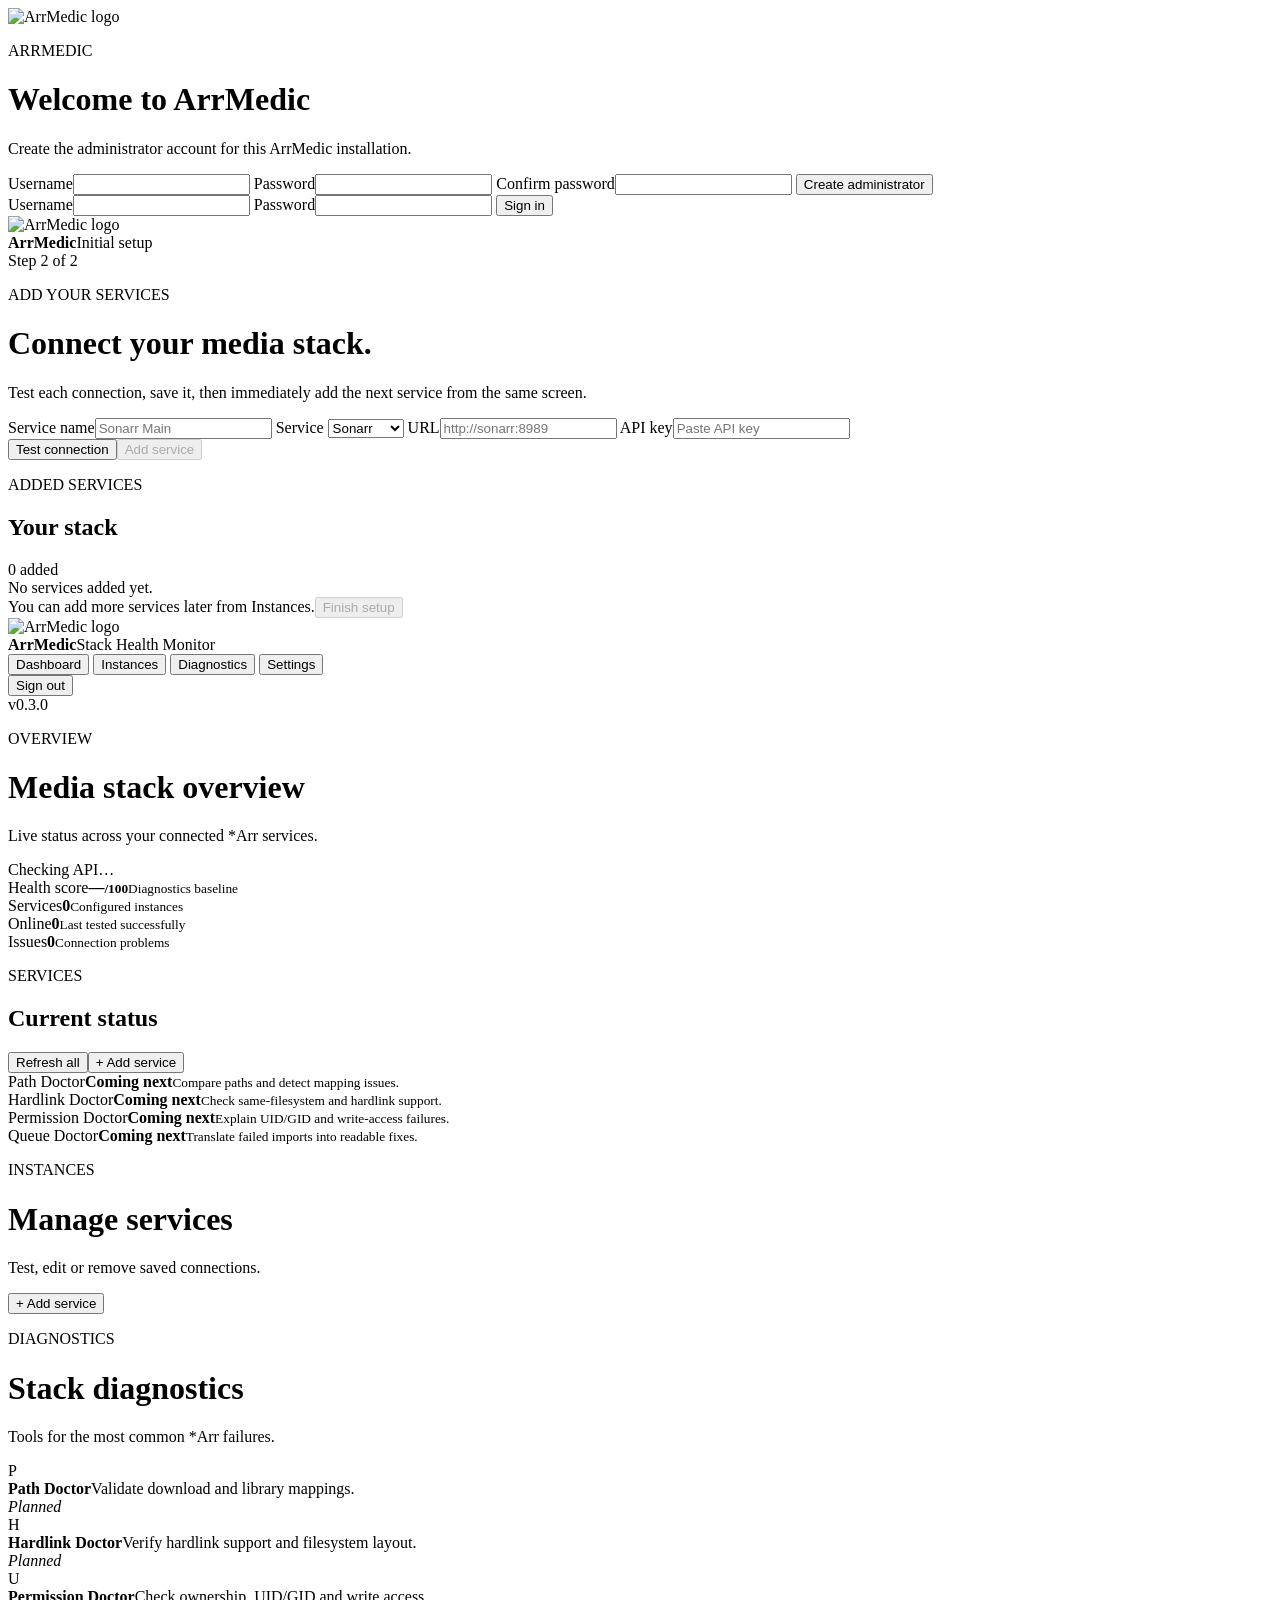
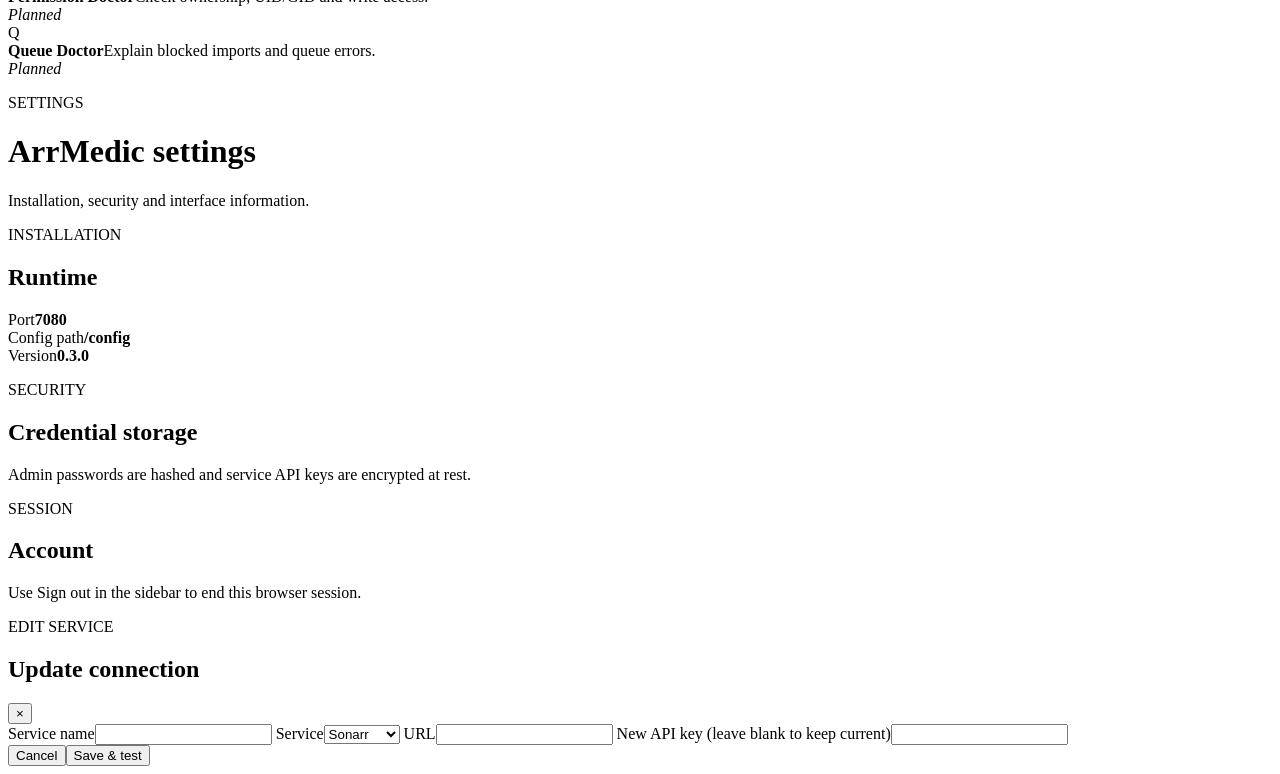
==== app/static/index.html @ 3295f72c "feat: redesign compact professional dashboard and working views" ====
<!doctype html>
<html lang="en">
<head>
  <meta charset="utf-8" />
  <meta name="viewport" content="width=device-width,initial-scale=1" />
  <title>ArrMedic</title>
  <link rel="icon" href="/static/logo.svg" type="image/svg+xml" />
  <link rel="stylesheet" href="/static/styles.css" />
</head>
<body>
  <div id="authScreen" class="auth-screen hidden">
    <div class="auth-card">
      <img src="/static/logo.svg" class="auth-logo" alt="ArrMedic logo" />
      <p class="eyebrow">ARRMEDIC</p>
      <h1 id="authTitle">Welcome to ArrMedic</h1>
      <p id="authSubtitle" class="muted">Create the administrator account for this ArrMedic installation.</p>
      <form id="setupForm" class="stack-form hidden">
        <label>Username<input id="setupUsername" autocomplete="username" required minlength="3" /></label>
        <label>Password<input id="setupPassword" type="password" autocomplete="new-password" required minlength="8" /></label>
        <label>Confirm password<input id="setupPassword2" type="password" autocomplete="new-password" required minlength="8" /></label>
        <button type="submit">Create administrator</button>
      </form>
      <form id="loginForm" class="stack-form hidden">
        <label>Username<input id="loginUsername" autocomplete="username" required /></label>
        <label>Password<input id="loginPassword" type="password" autocomplete="current-password" required /></label>
        <button type="submit">Sign in</button>
      </form>
      <div id="authResult" class="result hidden"></div>
    </div>
  </div>

  <div id="wizardScreen" class="wizard-screen hidden">
    <div class="wizard-card">
      <div class="wizard-head">
        <div class="brand"><img src="/static/logo.svg" alt="ArrMedic logo" /><div><strong>ArrMedic</strong><span>Initial setup</span></div></div>
        <span class="badge">Step 2 of 2</span>
      </div>
      <p class="eyebrow">ADD YOUR SERVICES</p>
      <h1>Connect your media stack.</h1>
      <p class="muted">Test each connection, save it, then immediately add the next service from the same screen.</p>
      <div class="wizard-layout">
        <section class="card compact-card">
          <form id="wizardServiceForm" class="stack-form">
            <label>Service name<input id="wizardName" placeholder="Sonarr Main" required /></label>
            <label>Service
              <select id="wizardKind" required>
                <option value="sonarr">Sonarr</option><option value="radarr">Radarr</option><option value="prowlarr">Prowlarr</option><option value="lidarr">Lidarr</option><option value="readarr">Readarr</option><option value="whisparr">Whisparr</option>
              </select>
            </label>
            <label>URL<input id="wizardUrl" type="url" placeholder="http://sonarr:8989" required /></label>
            <label>API key<input id="wizardApiKey" type="password" placeholder="Paste API key" required autocomplete="off" /></label>
            <div class="button-row"><button type="button" id="wizardTest" class="secondary">Test connection</button><button type="submit" id="wizardAdd" disabled>Add service</button></div>
          </form>
          <div id="wizardResult" class="result hidden"></div>
        </section>
        <section class="card compact-card">
          <div class="section-heading"><div><p class="eyebrow">ADDED SERVICES</p><h2>Your stack</h2></div><span id="wizardCount" class="pill">0 added</span></div>
          <div id="wizardServices" class="service-list empty-state">No services added yet.</div>
        </section>
      </div>
      <div class="wizard-footer"><span class="muted">You can add more services later from Instances.</span><button id="finishWizard" disabled>Finish setup</button></div>
    </div>
  </div>

  <div id="appShell" class="shell hidden">
    <aside class="sidebar">
      <div class="brand"><img src="/static/logo.svg" alt="ArrMedic logo" /><div><strong>ArrMedic</strong><span>Stack Health Monitor</span></div></div>
      <nav id="mainNav">
        <button class="nav-item active" data-view="dashboardView">Dashboard</button>
        <button class="nav-item" data-view="instancesView">Instances</button>
        <button class="nav-item" data-view="diagnosticsView">Diagnostics</button>
        <button class="nav-item" data-view="settingsView">Settings</button>
      </nav>
      <div class="sidebar-bottom">
        <button id="logoutButton" class="ghost-button">Sign out</button>
        <div class="version">v0.3.0</div>
      </div>
    </aside>

    <main>
      <div id="dashboardView" class="app-view">
        <header class="page-head">
          <div><p class="eyebrow">OVERVIEW</p><h1>Media stack overview</h1><p class="muted">Live status across your connected *Arr services.</p></div>
          <div id="apiStatus" class="pill">Checking API…</div>
        </header>

        <section class="stats compact-stats">
          <article class="mini-stat"><span class="label">Health score</span><strong id="healthScore">—<small>/100</small></strong><small>Diagnostics baseline</small></article>
          <article class="mini-stat"><span class="label">Services</span><strong id="connectedCount">0</strong><small>Configured instances</small></article>
          <article class="mini-stat"><span class="label">Online</span><strong id="onlineCount">0</strong><small>Last tested successfully</small></article>
          <article class="mini-stat"><span class="label">Issues</span><strong id="criticalCount">0</strong><small>Connection problems</small></article>
        </section>

        <section class="card panel tight-card">
          <div class="section-heading"><div><p class="eyebrow">SERVICES</p><h2>Current status</h2></div><div class="header-actions"><button id="refreshAllButton" class="secondary small-button">Refresh all</button><button id="addMoreButton" class="small-button">+ Add service</button></div></div>
          <div id="dashboardServiceList" class="service-table"></div>
        </section>

        <section class="quick-grid">
          <article class="quick-card"><span>Path Doctor</span><strong>Coming next</strong><small>Compare paths and detect mapping issues.</small></article>
          <article class="quick-card"><span>Hardlink Doctor</span><strong>Coming next</strong><small>Check same-filesystem and hardlink support.</small></article>
          <article class="quick-card"><span>Permission Doctor</span><strong>Coming next</strong><small>Explain UID/GID and write-access failures.</small></article>
          <article class="quick-card"><span>Queue Doctor</span><strong>Coming next</strong><small>Translate failed imports into readable fixes.</small></article>
        </section>
      </div>

      <div id="instancesView" class="app-view hidden">
        <header class="page-head"><div><p class="eyebrow">INSTANCES</p><h1>Manage services</h1><p class="muted">Test, edit or remove saved connections.</p></div><button id="instancesAddButton">+ Add service</button></header>
        <section class="card tight-card"><div id="instanceList" class="service-table"></div></section>
      </div>

      <div id="diagnosticsView" class="app-view hidden">
        <header class="page-head"><div><p class="eyebrow">DIAGNOSTICS</p><h1>Stack diagnostics</h1><p class="muted">Tools for the most common *Arr failures.</p></div></header>
        <section class="diagnostic-grid">
          <article class="diagnostic-card"><div class="diag-icon">P</div><div><strong>Path Doctor</strong><span>Validate download and library mappings.</span></div><em>Planned</em></article>
          <article class="diagnostic-card"><div class="diag-icon">H</div><div><strong>Hardlink Doctor</strong><span>Verify hardlink support and filesystem layout.</span></div><em>Planned</em></article>
          <article class="diagnostic-card"><div class="diag-icon">U</div><div><strong>Permission Doctor</strong><span>Check ownership, UID/GID and write access.</span></div><em>Planned</em></article>
          <article class="diagnostic-card"><div class="diag-icon">Q</div><div><strong>Queue Doctor</strong><span>Explain blocked imports and queue errors.</span></div><em>Planned</em></article>
        </section>
      </div>

      <div id="settingsView" class="app-view hidden">
        <header class="page-head"><div><p class="eyebrow">SETTINGS</p><h1>ArrMedic settings</h1><p class="muted">Installation, security and interface information.</p></div></header>
        <section class="settings-grid">
          <article class="card tight-card"><p class="eyebrow">INSTALLATION</p><h2>Runtime</h2><div class="settings-list"><div><span>Port</span><strong>7080</strong></div><div><span>Config path</span><strong>/config</strong></div><div><span>Version</span><strong>0.3.0</strong></div></div></article>
          <article class="card tight-card"><p class="eyebrow">SECURITY</p><h2>Credential storage</h2><p class="muted">Admin passwords are hashed and service API keys are encrypted at rest.</p></article>
          <article class="card tight-card"><p class="eyebrow">SESSION</p><h2>Account</h2><p class="muted">Use Sign out in the sidebar to end this browser session.</p></article>
        </section>
      </div>
    </main>
  </div>

  <div id="editModal" class="modal hidden">
    <div class="modal-card">
      <div class="section-heading"><div><p class="eyebrow">EDIT SERVICE</p><h2>Update connection</h2></div><button id="closeEditModal" class="icon-button">×</button></div>
      <form id="editServiceForm" class="stack-form">
        <input id="editId" type="hidden" />
        <label>Service name<input id="editName" required /></label>
        <label>Service<select id="editKind"><option value="sonarr">Sonarr</option><option value="radarr">Radarr</option><option value="prowlarr">Prowlarr</option><option value="lidarr">Lidarr</option><option value="readarr">Readarr</option><option value="whisparr">Whisparr</option></select></label>
        <label>URL<input id="editUrl" type="url" required /></label>
        <label>New API key <span class="optional">(leave blank to keep current)</span><input id="editApiKey" type="password" autocomplete="off" /></label>
        <div id="editResult" class="result hidden"></div>
        <div class="button-row"><button type="button" id="cancelEdit" class="secondary">Cancel</button><button type="submit">Save & test</button></div>
      </form>
    </div>
  </div>

  <script src="/static/app.js"></script>
</body>
</html>
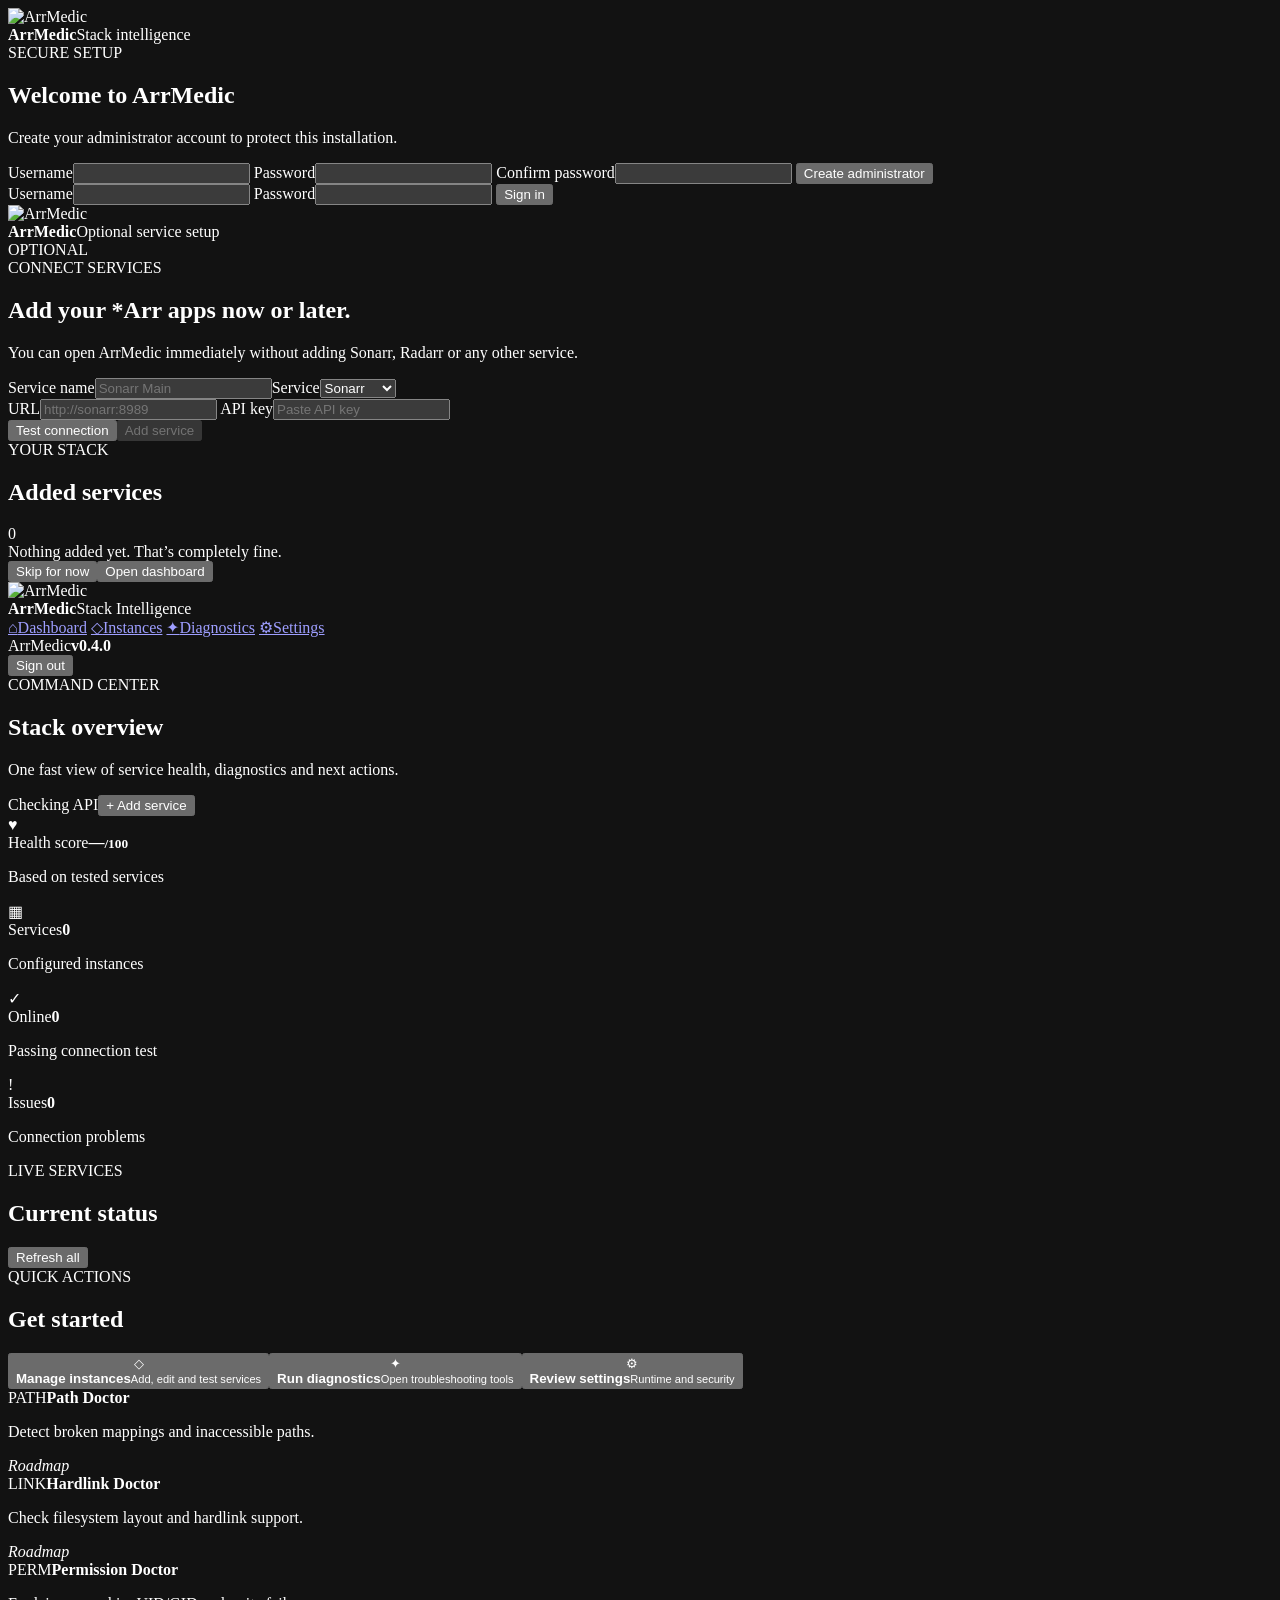
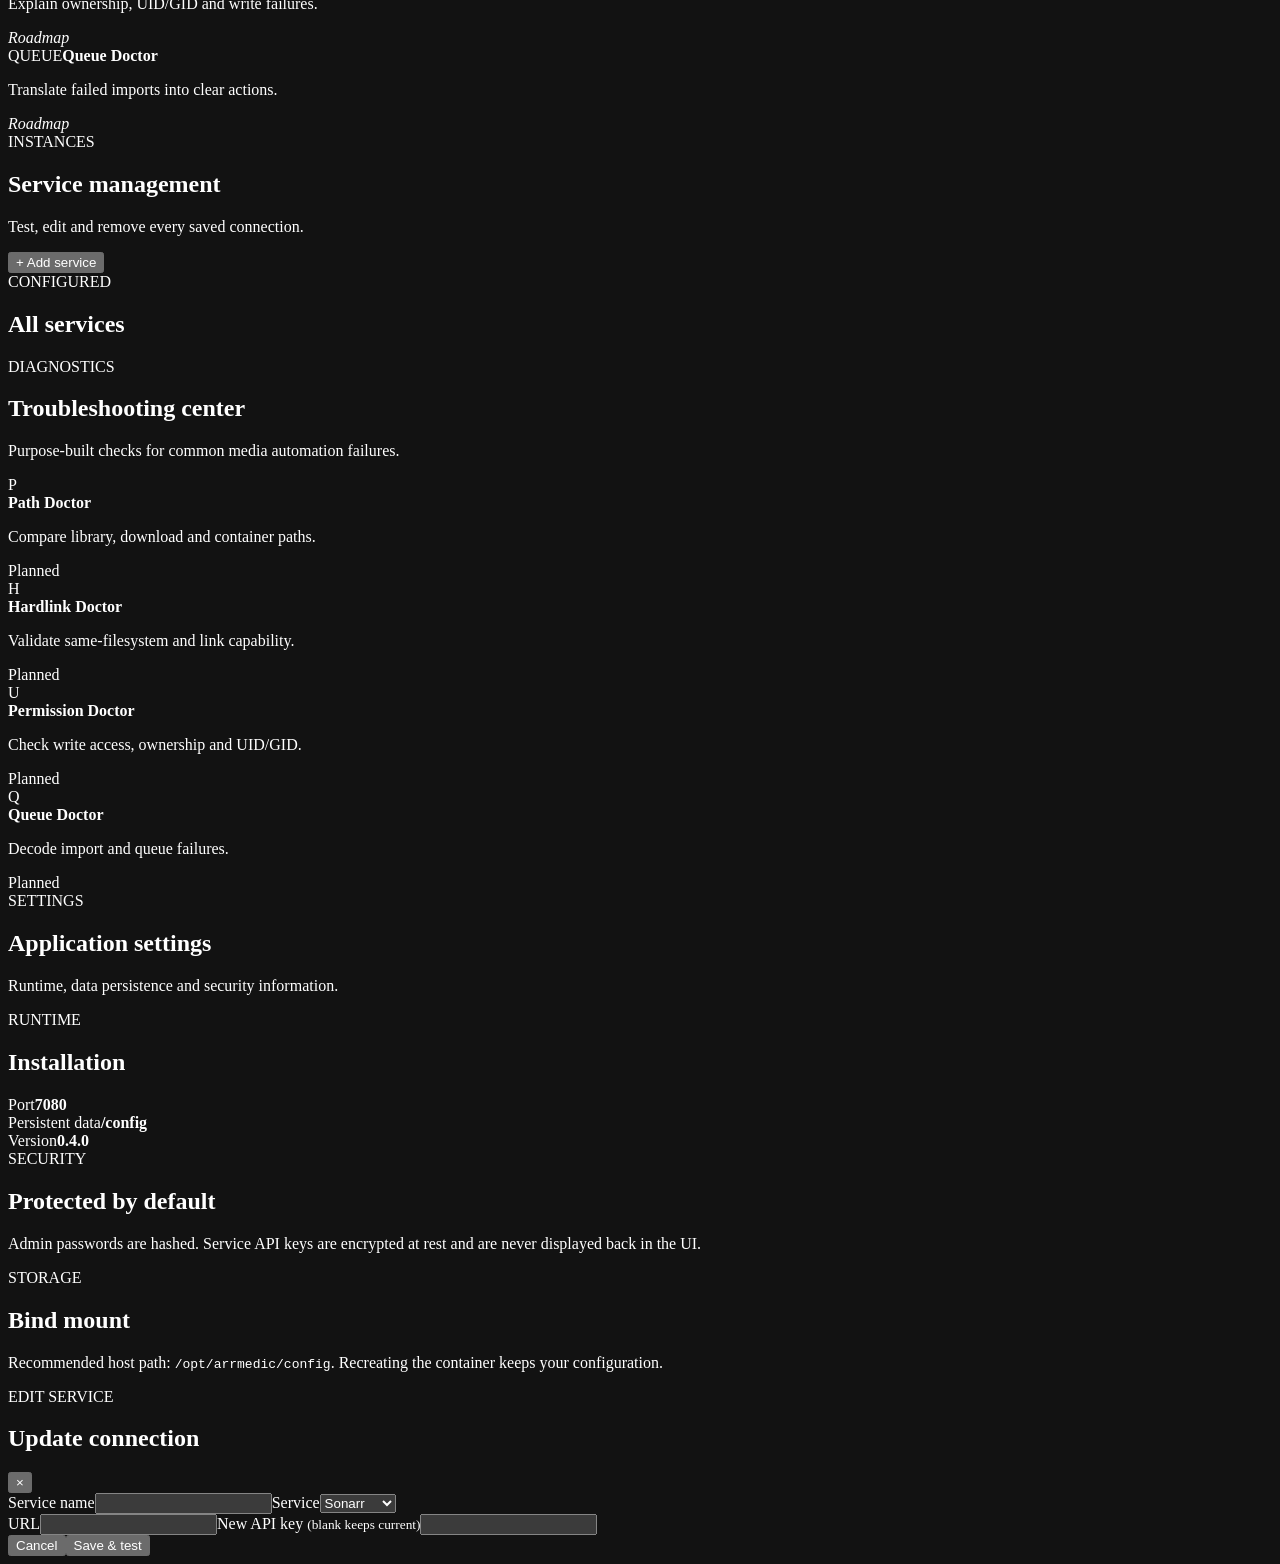
==== commit 8bc103c5: "feat: redesign dashboard shell and add optional service setup" ====
--- a/app/static/index.html
+++ b/app/static/index.html
@@ -3,148 +3,106 @@
 <head>
   <meta charset="utf-8" />
   <meta name="viewport" content="width=device-width,initial-scale=1" />
+  <meta name="color-scheme" content="dark" />
   <title>ArrMedic</title>
   <link rel="icon" href="/static/logo.svg" type="image/svg+xml" />
-  <link rel="stylesheet" href="/static/styles.css" />
+  <link rel="stylesheet" href="/static/styles.css?v=0.4.0" />
 </head>
 <body>
-  <div id="authScreen" class="auth-screen hidden">
-    <div class="auth-card">
-      <img src="/static/logo.svg" class="auth-logo" alt="ArrMedic logo" />
-      <p class="eyebrow">ARRMEDIC</p>
-      <h1 id="authTitle">Welcome to ArrMedic</h1>
-      <p id="authSubtitle" class="muted">Create the administrator account for this ArrMedic installation.</p>
-      <form id="setupForm" class="stack-form hidden">
-        <label>Username<input id="setupUsername" autocomplete="username" required minlength="3" /></label>
-        <label>Password<input id="setupPassword" type="password" autocomplete="new-password" required minlength="8" /></label>
-        <label>Confirm password<input id="setupPassword2" type="password" autocomplete="new-password" required minlength="8" /></label>
-        <button type="submit">Create administrator</button>
+  <div class="ambient ambient-a"></div><div class="ambient ambient-b"></div>
+
+  <section id="authScreen" class="auth-screen hidden">
+    <div class="auth-card glass">
+      <div class="auth-brand"><img src="/static/logo.svg" alt="ArrMedic" /><div><strong>ArrMedic</strong><span>Stack intelligence</span></div></div>
+      <div class="auth-copy"><span class="kicker">SECURE SETUP</span><h1 id="authTitle">Welcome to ArrMedic</h1><p id="authSubtitle">Create your administrator account to protect this installation.</p></div>
+      <form id="setupForm" class="form-stack hidden">
+        <label><span>Username</span><input id="setupUsername" autocomplete="username" required minlength="3" /></label>
+        <label><span>Password</span><input id="setupPassword" type="password" autocomplete="new-password" required minlength="8" /></label>
+        <label><span>Confirm password</span><input id="setupPassword2" type="password" autocomplete="new-password" required minlength="8" /></label>
+        <button class="primary full" type="submit">Create administrator</button>
       </form>
-      <form id="loginForm" class="stack-form hidden">
-        <label>Username<input id="loginUsername" autocomplete="username" required /></label>
-        <label>Password<input id="loginPassword" type="password" autocomplete="current-password" required /></label>
-        <button type="submit">Sign in</button>
+      <form id="loginForm" class="form-stack hidden">
+        <label><span>Username</span><input id="loginUsername" autocomplete="username" required /></label>
+        <label><span>Password</span><input id="loginPassword" type="password" autocomplete="current-password" required /></label>
+        <button class="primary full" type="submit">Sign in</button>
       </form>
-      <div id="authResult" class="result hidden"></div>
+      <div id="authResult" class="notice hidden"></div>
     </div>
-  </div>
+  </section>
 
-  <div id="wizardScreen" class="wizard-screen hidden">
-    <div class="wizard-card">
-      <div class="wizard-head">
-        <div class="brand"><img src="/static/logo.svg" alt="ArrMedic logo" /><div><strong>ArrMedic</strong><span>Initial setup</span></div></div>
-        <span class="badge">Step 2 of 2</span>
+  <section id="wizardScreen" class="wizard-screen hidden">
+    <div class="wizard-shell glass">
+      <div class="wizard-top">
+        <div class="auth-brand"><img src="/static/logo.svg" alt="ArrMedic" /><div><strong>ArrMedic</strong><span>Optional service setup</span></div></div>
+        <span class="step-pill">OPTIONAL</span>
       </div>
-      <p class="eyebrow">ADD YOUR SERVICES</p>
-      <h1>Connect your media stack.</h1>
-      <p class="muted">Test each connection, save it, then immediately add the next service from the same screen.</p>
-      <div class="wizard-layout">
-        <section class="card compact-card">
-          <form id="wizardServiceForm" class="stack-form">
-            <label>Service name<input id="wizardName" placeholder="Sonarr Main" required /></label>
-            <label>Service
-              <select id="wizardKind" required>
-                <option value="sonarr">Sonarr</option><option value="radarr">Radarr</option><option value="prowlarr">Prowlarr</option><option value="lidarr">Lidarr</option><option value="readarr">Readarr</option><option value="whisparr">Whisparr</option>
-              </select>
-            </label>
-            <label>URL<input id="wizardUrl" type="url" placeholder="http://sonarr:8989" required /></label>
-            <label>API key<input id="wizardApiKey" type="password" placeholder="Paste API key" required autocomplete="off" /></label>
-            <div class="button-row"><button type="button" id="wizardTest" class="secondary">Test connection</button><button type="submit" id="wizardAdd" disabled>Add service</button></div>
+      <div class="wizard-title"><span class="kicker">CONNECT SERVICES</span><h1>Add your *Arr apps now or later.</h1><p>You can open ArrMedic immediately without adding Sonarr, Radarr or any other service.</p></div>
+      <div class="wizard-grid">
+        <article class="surface">
+          <form id="wizardServiceForm" class="form-stack">
+            <div class="two-col"><label><span>Service name</span><input id="wizardName" placeholder="Sonarr Main" required /></label><label><span>Service</span><select id="wizardKind"><option value="sonarr">Sonarr</option><option value="radarr">Radarr</option><option value="prowlarr">Prowlarr</option><option value="lidarr">Lidarr</option><option value="readarr">Readarr</option><option value="whisparr">Whisparr</option></select></label></div>
+            <label><span>URL</span><input id="wizardUrl" type="url" placeholder="http://sonarr:8989" required /></label>
+            <label><span>API key</span><input id="wizardApiKey" type="password" placeholder="Paste API key" required autocomplete="off" /></label>
+            <div class="action-row"><button type="button" id="wizardTest" class="button secondary">Test connection</button><button type="submit" id="wizardAdd" class="button primary" disabled>Add service</button></div>
           </form>
-          <div id="wizardResult" class="result hidden"></div>
-        </section>
-        <section class="card compact-card">
-          <div class="section-heading"><div><p class="eyebrow">ADDED SERVICES</p><h2>Your stack</h2></div><span id="wizardCount" class="pill">0 added</span></div>
-          <div id="wizardServices" class="service-list empty-state">No services added yet.</div>
-        </section>
+          <div id="wizardResult" class="notice hidden"></div>
+        </article>
+        <article class="surface stack-panel">
+          <div class="section-head"><div><span class="kicker">YOUR STACK</span><h2>Added services</h2></div><span id="wizardCount" class="counter">0</span></div>
+          <div id="wizardServices" class="service-list"><div class="empty-mini">Nothing added yet. That’s completely fine.</div></div>
+        </article>
       </div>
-      <div class="wizard-footer"><span class="muted">You can add more services later from Instances.</span><button id="finishWizard" disabled>Finish setup</button></div>
+      <div class="wizard-actions"><button id="skipWizard" class="button ghost">Skip for now</button><button id="finishWizard" class="button primary">Open dashboard</button></div>
     </div>
-  </div>
+  </section>
 
-  <div id="appShell" class="shell hidden">
-    <aside class="sidebar">
-      <div class="brand"><img src="/static/logo.svg" alt="ArrMedic logo" /><div><strong>ArrMedic</strong><span>Stack Health Monitor</span></div></div>
-      <nav id="mainNav">
-        <button class="nav-item active" data-view="dashboardView">Dashboard</button>
-        <button class="nav-item" data-view="instancesView">Instances</button>
-        <button class="nav-item" data-view="diagnosticsView">Diagnostics</button>
-        <button class="nav-item" data-view="settingsView">Settings</button>
+  <div id="appShell" class="app-shell hidden">
+    <aside class="sidebar glass">
+      <div class="side-brand"><img src="/static/logo.svg" alt="ArrMedic" /><div><strong>ArrMedic</strong><span>Stack Intelligence</span></div></div>
+      <nav id="mainNav" class="nav-list">
+        <a class="nav-item active" href="#dashboard" data-route="dashboard"><span class="nav-icon">⌂</span><span>Dashboard</span></a>
+        <a class="nav-item" href="#instances" data-route="instances"><span class="nav-icon">◇</span><span>Instances</span></a>
+        <a class="nav-item" href="#diagnostics" data-route="diagnostics"><span class="nav-icon">✦</span><span>Diagnostics</span></a>
+        <a class="nav-item" href="#settings" data-route="settings"><span class="nav-icon">⚙</span><span>Settings</span></a>
       </nav>
-      <div class="sidebar-bottom">
-        <button id="logoutButton" class="ghost-button">Sign out</button>
-        <div class="version">v0.3.0</div>
-      </div>
+      <div class="side-footer"><div class="build"><span class="pulse"></span><span>ArrMedic</span><strong>v0.4.0</strong></div><button id="logoutButton" class="button ghost full">Sign out</button></div>
     </aside>
 
-    <main>
-      <div id="dashboardView" class="app-view">
-        <header class="page-head">
-          <div><p class="eyebrow">OVERVIEW</p><h1>Media stack overview</h1><p class="muted">Live status across your connected *Arr services.</p></div>
-          <div id="apiStatus" class="pill">Checking API…</div>
-        </header>
+    <main class="workspace">
+      <section id="dashboardView" class="view active-view" data-view="dashboard">
+        <header class="topbar"><div><span class="kicker">COMMAND CENTER</span><h1>Stack overview</h1><p>One fast view of service health, diagnostics and next actions.</p></div><div class="top-actions"><span id="apiStatus" class="status-chip"><span class="pulse"></span>Checking API</span><button id="addMoreButton" class="button primary">+ Add service</button></div></header>
+        <div class="metric-grid">
+          <article class="metric-card"><div class="metric-icon">♥</div><div><span>Health score</span><strong id="healthScore">—<small>/100</small></strong><p>Based on tested services</p></div></article>
+          <article class="metric-card"><div class="metric-icon">▦</div><div><span>Services</span><strong id="connectedCount">0</strong><p>Configured instances</p></div></article>
+          <article class="metric-card"><div class="metric-icon">✓</div><div><span>Online</span><strong id="onlineCount">0</strong><p>Passing connection test</p></div></article>
+          <article class="metric-card"><div class="metric-icon danger-icon">!</div><div><span>Issues</span><strong id="criticalCount">0</strong><p>Connection problems</p></div></article>
+        </div>
+        <div class="dashboard-grid">
+          <article class="surface services-panel"><div class="section-head"><div><span class="kicker">LIVE SERVICES</span><h2>Current status</h2></div><button id="refreshAllButton" class="button secondary small">Refresh all</button></div><div id="dashboardServiceList" class="service-table"></div></article>
+          <article class="surface activity-panel"><div class="section-head"><div><span class="kicker">QUICK ACTIONS</span><h2>Get started</h2></div></div><div class="quick-actions"><button class="quick-action" data-go="instances"><span>◇</span><div><strong>Manage instances</strong><small>Add, edit and test services</small></div></button><button class="quick-action" data-go="diagnostics"><span>✦</span><div><strong>Run diagnostics</strong><small>Open troubleshooting tools</small></div></button><button class="quick-action" data-go="settings"><span>⚙</span><div><strong>Review settings</strong><small>Runtime and security</small></div></button></div></article>
+        </div>
+        <div class="doctor-grid"><article class="doctor-card"><span>PATH</span><strong>Path Doctor</strong><p>Detect broken mappings and inaccessible paths.</p><em>Roadmap</em></article><article class="doctor-card"><span>LINK</span><strong>Hardlink Doctor</strong><p>Check filesystem layout and hardlink support.</p><em>Roadmap</em></article><article class="doctor-card"><span>PERM</span><strong>Permission Doctor</strong><p>Explain ownership, UID/GID and write failures.</p><em>Roadmap</em></article><article class="doctor-card"><span>QUEUE</span><strong>Queue Doctor</strong><p>Translate failed imports into clear actions.</p><em>Roadmap</em></article></div>
+      </section>
 
-        <section class="stats compact-stats">
-          <article class="mini-stat"><span class="label">Health score</span><strong id="healthScore">—<small>/100</small></strong><small>Diagnostics baseline</small></article>
-          <article class="mini-stat"><span class="label">Services</span><strong id="connectedCount">0</strong><small>Configured instances</small></article>
-          <article class="mini-stat"><span class="label">Online</span><strong id="onlineCount">0</strong><small>Last tested successfully</small></article>
-          <article class="mini-stat"><span class="label">Issues</span><strong id="criticalCount">0</strong><small>Connection problems</small></article>
-        </section>
+      <section id="instancesView" class="view hidden" data-view="instances">
+        <header class="topbar"><div><span class="kicker">INSTANCES</span><h1>Service management</h1><p>Test, edit and remove every saved connection.</p></div><button id="instancesAddButton" class="button primary">+ Add service</button></header>
+        <article class="surface"><div class="section-head"><div><span class="kicker">CONFIGURED</span><h2>All services</h2></div></div><div id="instanceList" class="service-table"></div></article>
+      </section>
 
-        <section class="card panel tight-card">
-          <div class="section-heading"><div><p class="eyebrow">SERVICES</p><h2>Current status</h2></div><div class="header-actions"><button id="refreshAllButton" class="secondary small-button">Refresh all</button><button id="addMoreButton" class="small-button">+ Add service</button></div></div>
-          <div id="dashboardServiceList" class="service-table"></div>
-        </section>
+      <section id="diagnosticsView" class="view hidden" data-view="diagnostics">
+        <header class="topbar"><div><span class="kicker">DIAGNOSTICS</span><h1>Troubleshooting center</h1><p>Purpose-built checks for common media automation failures.</p></div></header>
+        <div class="diagnostic-grid"><article class="diagnostic-card"><div class="diag-badge">P</div><div><strong>Path Doctor</strong><p>Compare library, download and container paths.</p></div><span>Planned</span></article><article class="diagnostic-card"><div class="diag-badge">H</div><div><strong>Hardlink Doctor</strong><p>Validate same-filesystem and link capability.</p></div><span>Planned</span></article><article class="diagnostic-card"><div class="diag-badge">U</div><div><strong>Permission Doctor</strong><p>Check write access, ownership and UID/GID.</p></div><span>Planned</span></article><article class="diagnostic-card"><div class="diag-badge">Q</div><div><strong>Queue Doctor</strong><p>Decode import and queue failures.</p></div><span>Planned</span></article></div>
+      </section>
 
-        <section class="quick-grid">
-          <article class="quick-card"><span>Path Doctor</span><strong>Coming next</strong><small>Compare paths and detect mapping issues.</small></article>
-          <article class="quick-card"><span>Hardlink Doctor</span><strong>Coming next</strong><small>Check same-filesystem and hardlink support.</small></article>
-          <article class="quick-card"><span>Permission Doctor</span><strong>Coming next</strong><small>Explain UID/GID and write-access failures.</small></article>
-          <article class="quick-card"><span>Queue Doctor</span><strong>Coming next</strong><small>Translate failed imports into readable fixes.</small></article>
-        </section>
-      </div>
-
-      <div id="instancesView" class="app-view hidden">
-        <header class="page-head"><div><p class="eyebrow">INSTANCES</p><h1>Manage services</h1><p class="muted">Test, edit or remove saved connections.</p></div><button id="instancesAddButton">+ Add service</button></header>
-        <section class="card tight-card"><div id="instanceList" class="service-table"></div></section>
-      </div>
-
-      <div id="diagnosticsView" class="app-view hidden">
-        <header class="page-head"><div><p class="eyebrow">DIAGNOSTICS</p><h1>Stack diagnostics</h1><p class="muted">Tools for the most common *Arr failures.</p></div></header>
-        <section class="diagnostic-grid">
-          <article class="diagnostic-card"><div class="diag-icon">P</div><div><strong>Path Doctor</strong><span>Validate download and library mappings.</span></div><em>Planned</em></article>
-          <article class="diagnostic-card"><div class="diag-icon">H</div><div><strong>Hardlink Doctor</strong><span>Verify hardlink support and filesystem layout.</span></div><em>Planned</em></article>
-          <article class="diagnostic-card"><div class="diag-icon">U</div><div><strong>Permission Doctor</strong><span>Check ownership, UID/GID and write access.</span></div><em>Planned</em></article>
-          <article class="diagnostic-card"><div class="diag-icon">Q</div><div><strong>Queue Doctor</strong><span>Explain blocked imports and queue errors.</span></div><em>Planned</em></article>
-        </section>
-      </div>
-
-      <div id="settingsView" class="app-view hidden">
-        <header class="page-head"><div><p class="eyebrow">SETTINGS</p><h1>ArrMedic settings</h1><p class="muted">Installation, security and interface information.</p></div></header>
-        <section class="settings-grid">
-          <article class="card tight-card"><p class="eyebrow">INSTALLATION</p><h2>Runtime</h2><div class="settings-list"><div><span>Port</span><strong>7080</strong></div><div><span>Config path</span><strong>/config</strong></div><div><span>Version</span><strong>0.3.0</strong></div></div></article>
-          <article class="card tight-card"><p class="eyebrow">SECURITY</p><h2>Credential storage</h2><p class="muted">Admin passwords are hashed and service API keys are encrypted at rest.</p></article>
-          <article class="card tight-card"><p class="eyebrow">SESSION</p><h2>Account</h2><p class="muted">Use Sign out in the sidebar to end this browser session.</p></article>
-        </section>
-      </div>
+      <section id="settingsView" class="view hidden" data-view="settings">
+        <header class="topbar"><div><span class="kicker">SETTINGS</span><h1>Application settings</h1><p>Runtime, data persistence and security information.</p></div></header>
+        <div class="settings-grid"><article class="surface"><span class="kicker">RUNTIME</span><h2>Installation</h2><div class="setting-list"><div><span>Port</span><strong>7080</strong></div><div><span>Persistent data</span><strong>/config</strong></div><div><span>Version</span><strong>0.4.0</strong></div></div></article><article class="surface"><span class="kicker">SECURITY</span><h2>Protected by default</h2><p class="subtle">Admin passwords are hashed. Service API keys are encrypted at rest and are never displayed back in the UI.</p></article><article class="surface"><span class="kicker">STORAGE</span><h2>Bind mount</h2><p class="subtle">Recommended host path: <code>/opt/arrmedic/config</code>. Recreating the container keeps your configuration.</p></article></div>
+      </section>
     </main>
   </div>
 
-  <div id="editModal" class="modal hidden">
-    <div class="modal-card">
-      <div class="section-heading"><div><p class="eyebrow">EDIT SERVICE</p><h2>Update connection</h2></div><button id="closeEditModal" class="icon-button">×</button></div>
-      <form id="editServiceForm" class="stack-form">
-        <input id="editId" type="hidden" />
-        <label>Service name<input id="editName" required /></label>
-        <label>Service<select id="editKind"><option value="sonarr">Sonarr</option><option value="radarr">Radarr</option><option value="prowlarr">Prowlarr</option><option value="lidarr">Lidarr</option><option value="readarr">Readarr</option><option value="whisparr">Whisparr</option></select></label>
-        <label>URL<input id="editUrl" type="url" required /></label>
-        <label>New API key <span class="optional">(leave blank to keep current)</span><input id="editApiKey" type="password" autocomplete="off" /></label>
-        <div id="editResult" class="result hidden"></div>
-        <div class="button-row"><button type="button" id="cancelEdit" class="secondary">Cancel</button><button type="submit">Save & test</button></div>
-      </form>
-    </div>
-  </div>
+  <div id="editModal" class="modal hidden"><div class="modal-card glass"><div class="section-head"><div><span class="kicker">EDIT SERVICE</span><h2>Update connection</h2></div><button id="closeEditModal" class="close-button">×</button></div><form id="editServiceForm" class="form-stack"><input id="editId" type="hidden" /><div class="two-col"><label><span>Service name</span><input id="editName" required /></label><label><span>Service</span><select id="editKind"><option value="sonarr">Sonarr</option><option value="radarr">Radarr</option><option value="prowlarr">Prowlarr</option><option value="lidarr">Lidarr</option><option value="readarr">Readarr</option><option value="whisparr">Whisparr</option></select></label></div><label><span>URL</span><input id="editUrl" type="url" required /></label><label><span>New API key <small>(blank keeps current)</small></span><input id="editApiKey" type="password" autocomplete="off" /></label><div id="editResult" class="notice hidden"></div><div class="action-row"><button type="button" id="cancelEdit" class="button secondary">Cancel</button><button type="submit" class="button primary">Save & test</button></div></form></div></div>
 
-  <script src="/static/app.js"></script>
+  <script src="/static/app.js?v=0.4.0" defer></script>
 </body>
 </html>
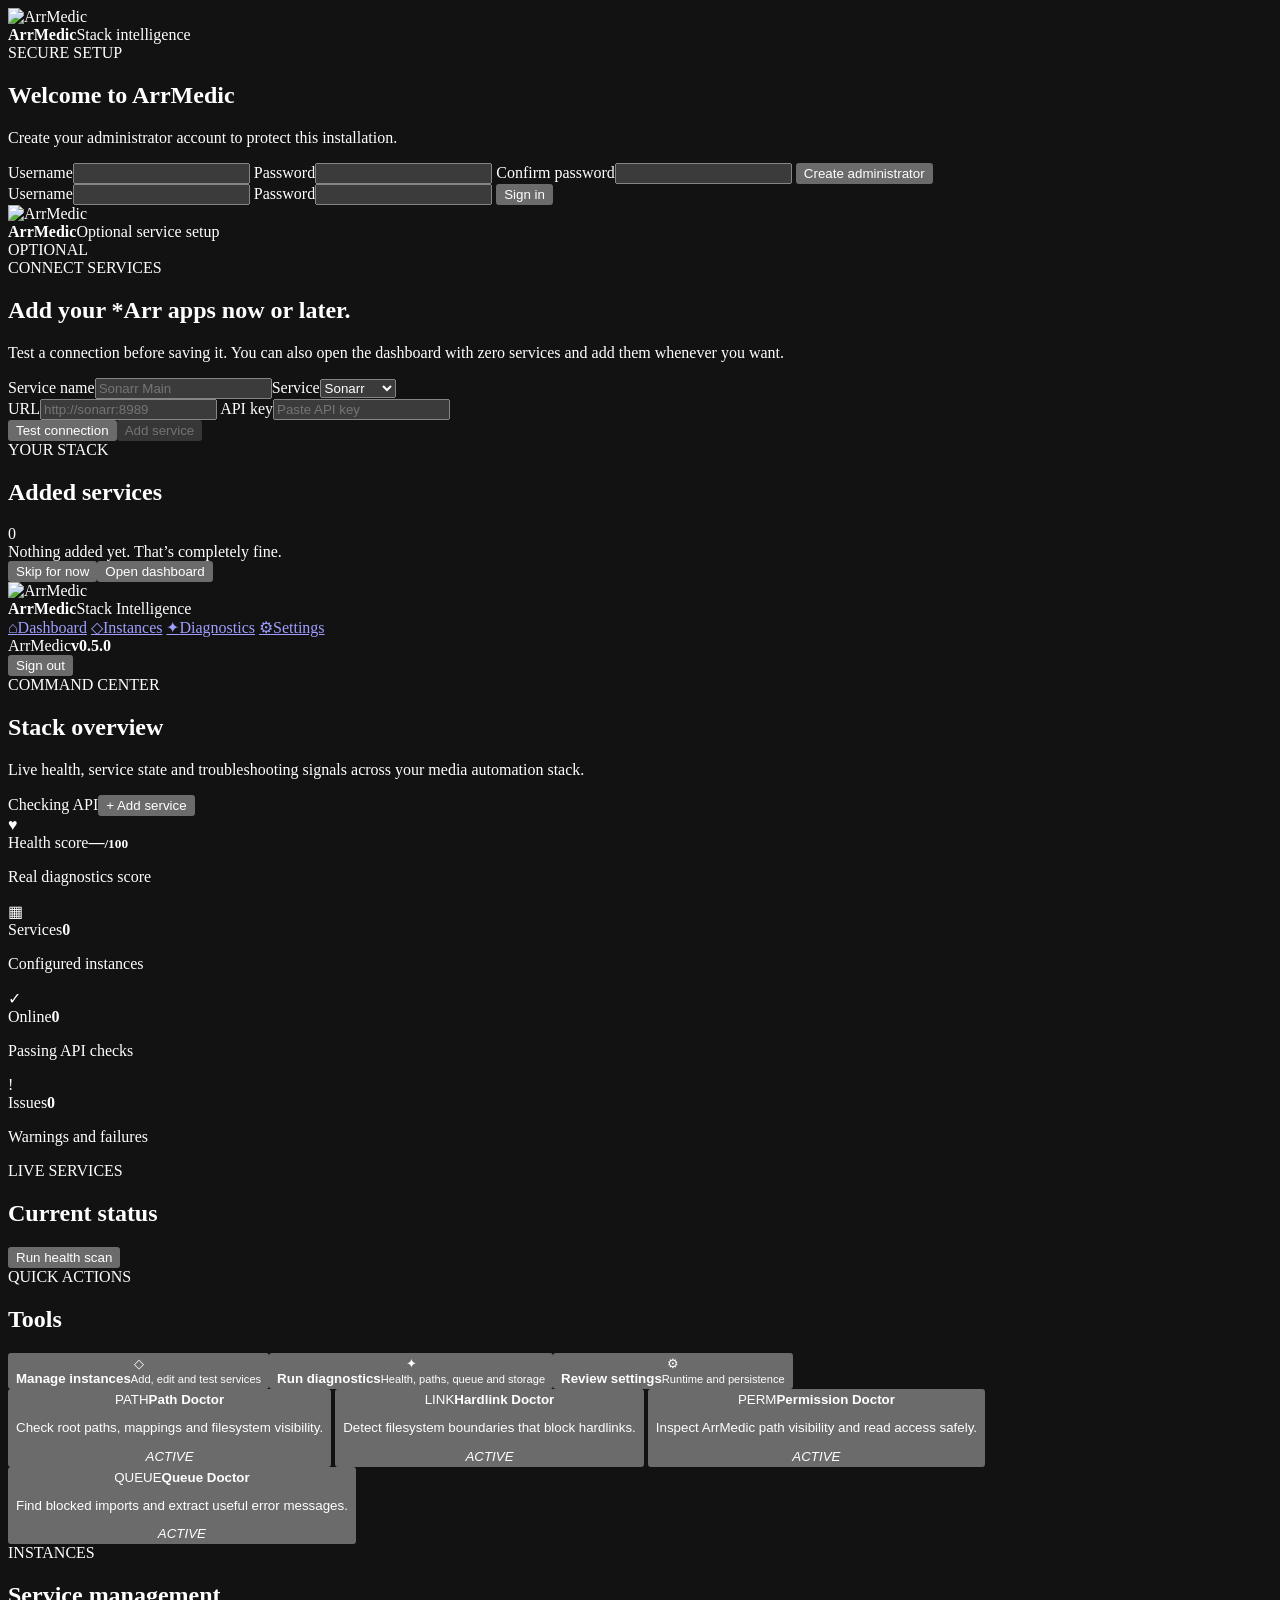
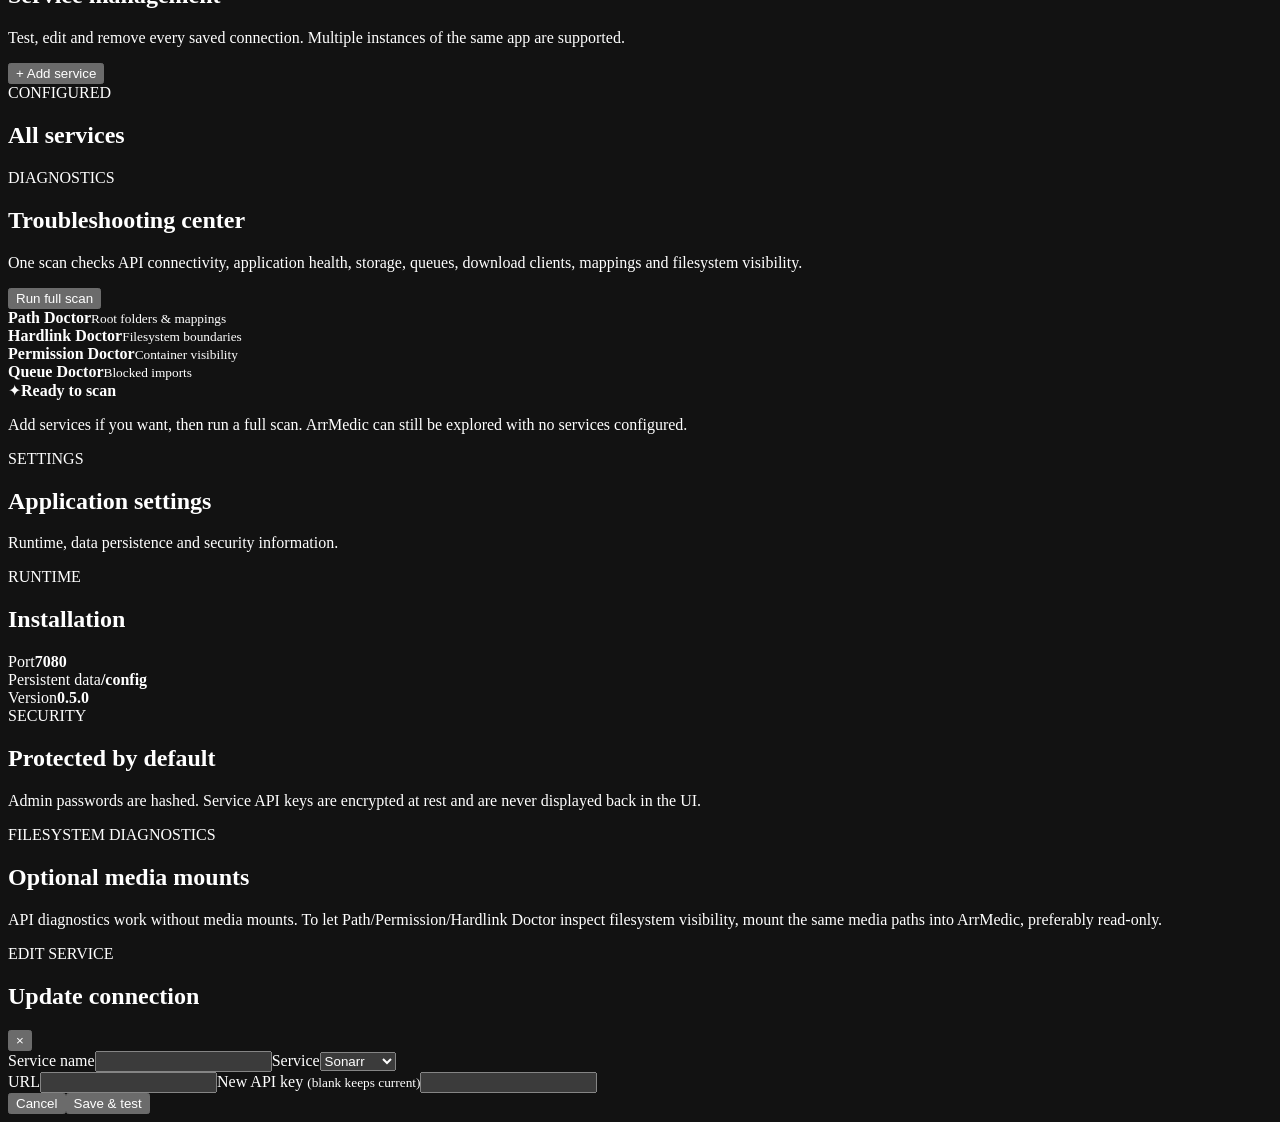
==== commit 96f183fb: "feat: build v0.5 diagnostics command center UI" ====
--- a/app/static/index.html
+++ b/app/static/index.html
@@ -6,7 +6,8 @@
   <meta name="color-scheme" content="dark" />
   <title>ArrMedic</title>
   <link rel="icon" href="/static/logo.svg" type="image/svg+xml" />
-  <link rel="stylesheet" href="/static/styles.css?v=0.4.0" />
+  <link rel="stylesheet" href="/static/styles.css?v=0.5.0" />
+  <link rel="stylesheet" href="/static/diagnostics.css?v=0.5.0" />
 </head>
 <body>
   <div class="ambient ambient-a"></div><div class="ambient ambient-b"></div>
@@ -19,12 +20,12 @@
         <label><span>Username</span><input id="setupUsername" autocomplete="username" required minlength="3" /></label>
         <label><span>Password</span><input id="setupPassword" type="password" autocomplete="new-password" required minlength="8" /></label>
         <label><span>Confirm password</span><input id="setupPassword2" type="password" autocomplete="new-password" required minlength="8" /></label>
-        <button class="primary full" type="submit">Create administrator</button>
+        <button class="button primary full" type="submit">Create administrator</button>
       </form>
       <form id="loginForm" class="form-stack hidden">
         <label><span>Username</span><input id="loginUsername" autocomplete="username" required /></label>
         <label><span>Password</span><input id="loginPassword" type="password" autocomplete="current-password" required /></label>
-        <button class="primary full" type="submit">Sign in</button>
+        <button class="button primary full" type="submit">Sign in</button>
       </form>
       <div id="authResult" class="notice hidden"></div>
     </div>
@@ -36,7 +37,7 @@
         <div class="auth-brand"><img src="/static/logo.svg" alt="ArrMedic" /><div><strong>ArrMedic</strong><span>Optional service setup</span></div></div>
         <span class="step-pill">OPTIONAL</span>
       </div>
-      <div class="wizard-title"><span class="kicker">CONNECT SERVICES</span><h1>Add your *Arr apps now or later.</h1><p>You can open ArrMedic immediately without adding Sonarr, Radarr or any other service.</p></div>
+      <div class="wizard-title"><span class="kicker">CONNECT SERVICES</span><h1>Add your *Arr apps now or later.</h1><p>Test a connection before saving it. You can also open the dashboard with zero services and add them whenever you want.</p></div>
       <div class="wizard-grid">
         <article class="surface">
           <form id="wizardServiceForm" class="form-stack">
@@ -65,44 +66,56 @@
         <a class="nav-item" href="#diagnostics" data-route="diagnostics"><span class="nav-icon">✦</span><span>Diagnostics</span></a>
         <a class="nav-item" href="#settings" data-route="settings"><span class="nav-icon">⚙</span><span>Settings</span></a>
       </nav>
-      <div class="side-footer"><div class="build"><span class="pulse"></span><span>ArrMedic</span><strong>v0.4.0</strong></div><button id="logoutButton" class="button ghost full">Sign out</button></div>
+      <div class="side-footer"><div class="build"><span class="pulse"></span><span>ArrMedic</span><strong>v0.5.0</strong></div><button id="logoutButton" class="button ghost full">Sign out</button></div>
     </aside>
 
     <main class="workspace">
       <section id="dashboardView" class="view active-view" data-view="dashboard">
-        <header class="topbar"><div><span class="kicker">COMMAND CENTER</span><h1>Stack overview</h1><p>One fast view of service health, diagnostics and next actions.</p></div><div class="top-actions"><span id="apiStatus" class="status-chip"><span class="pulse"></span>Checking API</span><button id="addMoreButton" class="button primary">+ Add service</button></div></header>
+        <header class="topbar"><div><span class="kicker">COMMAND CENTER</span><h1>Stack overview</h1><p>Live health, service state and troubleshooting signals across your media automation stack.</p></div><div class="top-actions"><span id="apiStatus" class="status-chip"><span class="pulse"></span>Checking API</span><button id="addMoreButton" class="button primary">+ Add service</button></div></header>
         <div class="metric-grid">
-          <article class="metric-card"><div class="metric-icon">♥</div><div><span>Health score</span><strong id="healthScore">—<small>/100</small></strong><p>Based on tested services</p></div></article>
+          <article class="metric-card"><div class="metric-icon">♥</div><div><span>Health score</span><strong id="healthScore">—<small>/100</small></strong><p>Real diagnostics score</p></div></article>
           <article class="metric-card"><div class="metric-icon">▦</div><div><span>Services</span><strong id="connectedCount">0</strong><p>Configured instances</p></div></article>
-          <article class="metric-card"><div class="metric-icon">✓</div><div><span>Online</span><strong id="onlineCount">0</strong><p>Passing connection test</p></div></article>
-          <article class="metric-card"><div class="metric-icon danger-icon">!</div><div><span>Issues</span><strong id="criticalCount">0</strong><p>Connection problems</p></div></article>
+          <article class="metric-card"><div class="metric-icon">✓</div><div><span>Online</span><strong id="onlineCount">0</strong><p>Passing API checks</p></div></article>
+          <article class="metric-card"><div class="metric-icon danger-icon">!</div><div><span>Issues</span><strong id="criticalCount">0</strong><p>Warnings and failures</p></div></article>
         </div>
         <div class="dashboard-grid">
-          <article class="surface services-panel"><div class="section-head"><div><span class="kicker">LIVE SERVICES</span><h2>Current status</h2></div><button id="refreshAllButton" class="button secondary small">Refresh all</button></div><div id="dashboardServiceList" class="service-table"></div></article>
-          <article class="surface activity-panel"><div class="section-head"><div><span class="kicker">QUICK ACTIONS</span><h2>Get started</h2></div></div><div class="quick-actions"><button class="quick-action" data-go="instances"><span>◇</span><div><strong>Manage instances</strong><small>Add, edit and test services</small></div></button><button class="quick-action" data-go="diagnostics"><span>✦</span><div><strong>Run diagnostics</strong><small>Open troubleshooting tools</small></div></button><button class="quick-action" data-go="settings"><span>⚙</span><div><strong>Review settings</strong><small>Runtime and security</small></div></button></div></article>
+          <article class="surface services-panel"><div class="section-head"><div><span class="kicker">LIVE SERVICES</span><h2>Current status</h2></div><button id="refreshAllButton" class="button secondary small">Run health scan</button></div><div id="dashboardServiceList" class="service-table"></div></article>
+          <article class="surface activity-panel"><div class="section-head"><div><span class="kicker">QUICK ACTIONS</span><h2>Tools</h2></div></div><div class="quick-actions"><button class="quick-action" data-go="instances"><span>◇</span><div><strong>Manage instances</strong><small>Add, edit and test services</small></div></button><button class="quick-action" data-go="diagnostics"><span>✦</span><div><strong>Run diagnostics</strong><small>Health, paths, queue and storage</small></div></button><button class="quick-action" data-go="settings"><span>⚙</span><div><strong>Review settings</strong><small>Runtime and persistence</small></div></button></div></article>
         </div>
-        <div class="doctor-grid"><article class="doctor-card"><span>PATH</span><strong>Path Doctor</strong><p>Detect broken mappings and inaccessible paths.</p><em>Roadmap</em></article><article class="doctor-card"><span>LINK</span><strong>Hardlink Doctor</strong><p>Check filesystem layout and hardlink support.</p><em>Roadmap</em></article><article class="doctor-card"><span>PERM</span><strong>Permission Doctor</strong><p>Explain ownership, UID/GID and write failures.</p><em>Roadmap</em></article><article class="doctor-card"><span>QUEUE</span><strong>Queue Doctor</strong><p>Translate failed imports into clear actions.</p><em>Roadmap</em></article></div>
+        <div class="doctor-grid">
+          <button class="doctor-card doctor-button" data-doctor="path"><span>PATH</span><strong>Path Doctor</strong><p>Check root paths, mappings and filesystem visibility.</p><em>ACTIVE</em></button>
+          <button class="doctor-card doctor-button" data-doctor="hardlink"><span>LINK</span><strong>Hardlink Doctor</strong><p>Detect filesystem boundaries that block hardlinks.</p><em>ACTIVE</em></button>
+          <button class="doctor-card doctor-button" data-doctor="permission"><span>PERM</span><strong>Permission Doctor</strong><p>Inspect ArrMedic path visibility and read access safely.</p><em>ACTIVE</em></button>
+          <button class="doctor-card doctor-button" data-doctor="queue"><span>QUEUE</span><strong>Queue Doctor</strong><p>Find blocked imports and extract useful error messages.</p><em>ACTIVE</em></button>
+        </div>
       </section>
 
       <section id="instancesView" class="view hidden" data-view="instances">
-        <header class="topbar"><div><span class="kicker">INSTANCES</span><h1>Service management</h1><p>Test, edit and remove every saved connection.</p></div><button id="instancesAddButton" class="button primary">+ Add service</button></header>
+        <header class="topbar"><div><span class="kicker">INSTANCES</span><h1>Service management</h1><p>Test, edit and remove every saved connection. Multiple instances of the same app are supported.</p></div><button id="instancesAddButton" class="button primary">+ Add service</button></header>
         <article class="surface"><div class="section-head"><div><span class="kicker">CONFIGURED</span><h2>All services</h2></div></div><div id="instanceList" class="service-table"></div></article>
       </section>
 
       <section id="diagnosticsView" class="view hidden" data-view="diagnostics">
-        <header class="topbar"><div><span class="kicker">DIAGNOSTICS</span><h1>Troubleshooting center</h1><p>Purpose-built checks for common media automation failures.</p></div></header>
-        <div class="diagnostic-grid"><article class="diagnostic-card"><div class="diag-badge">P</div><div><strong>Path Doctor</strong><p>Compare library, download and container paths.</p></div><span>Planned</span></article><article class="diagnostic-card"><div class="diag-badge">H</div><div><strong>Hardlink Doctor</strong><p>Validate same-filesystem and link capability.</p></div><span>Planned</span></article><article class="diagnostic-card"><div class="diag-badge">U</div><div><strong>Permission Doctor</strong><p>Check write access, ownership and UID/GID.</p></div><span>Planned</span></article><article class="diagnostic-card"><div class="diag-badge">Q</div><div><strong>Queue Doctor</strong><p>Decode import and queue failures.</p></div><span>Planned</span></article></div>
+        <header class="topbar"><div><span class="kicker">DIAGNOSTICS</span><h1>Troubleshooting center</h1><p>One scan checks API connectivity, application health, storage, queues, download clients, mappings and filesystem visibility.</p></div><button id="runDiagnosticsButton" class="button primary">Run full scan</button></header>
+        <div id="diagnosticSummary" class="diagnostic-summary"></div>
+        <div class="doctor-strip">
+          <div><span class="doctor-dot path"></span><strong>Path Doctor</strong><small>Root folders & mappings</small></div>
+          <div><span class="doctor-dot link"></span><strong>Hardlink Doctor</strong><small>Filesystem boundaries</small></div>
+          <div><span class="doctor-dot perm"></span><strong>Permission Doctor</strong><small>Container visibility</small></div>
+          <div><span class="doctor-dot queue"></span><strong>Queue Doctor</strong><small>Blocked imports</small></div>
+        </div>
+        <div id="diagnosticResults" class="diagnostic-results"><div class="diagnostic-empty surface"><span>✦</span><strong>Ready to scan</strong><p>Add services if you want, then run a full scan. ArrMedic can still be explored with no services configured.</p></div></div>
       </section>
 
       <section id="settingsView" class="view hidden" data-view="settings">
         <header class="topbar"><div><span class="kicker">SETTINGS</span><h1>Application settings</h1><p>Runtime, data persistence and security information.</p></div></header>
-        <div class="settings-grid"><article class="surface"><span class="kicker">RUNTIME</span><h2>Installation</h2><div class="setting-list"><div><span>Port</span><strong>7080</strong></div><div><span>Persistent data</span><strong>/config</strong></div><div><span>Version</span><strong>0.4.0</strong></div></div></article><article class="surface"><span class="kicker">SECURITY</span><h2>Protected by default</h2><p class="subtle">Admin passwords are hashed. Service API keys are encrypted at rest and are never displayed back in the UI.</p></article><article class="surface"><span class="kicker">STORAGE</span><h2>Bind mount</h2><p class="subtle">Recommended host path: <code>/opt/arrmedic/config</code>. Recreating the container keeps your configuration.</p></article></div>
+        <div class="settings-grid"><article class="surface"><span class="kicker">RUNTIME</span><h2>Installation</h2><div class="setting-list"><div><span>Port</span><strong>7080</strong></div><div><span>Persistent data</span><strong>/config</strong></div><div><span>Version</span><strong>0.5.0</strong></div></div></article><article class="surface"><span class="kicker">SECURITY</span><h2>Protected by default</h2><p class="subtle">Admin passwords are hashed. Service API keys are encrypted at rest and are never displayed back in the UI.</p></article><article class="surface"><span class="kicker">FILESYSTEM DIAGNOSTICS</span><h2>Optional media mounts</h2><p class="subtle">API diagnostics work without media mounts. To let Path/Permission/Hardlink Doctor inspect filesystem visibility, mount the same media paths into ArrMedic, preferably read-only.</p></article></div>
       </section>
     </main>
   </div>
 
   <div id="editModal" class="modal hidden"><div class="modal-card glass"><div class="section-head"><div><span class="kicker">EDIT SERVICE</span><h2>Update connection</h2></div><button id="closeEditModal" class="close-button">×</button></div><form id="editServiceForm" class="form-stack"><input id="editId" type="hidden" /><div class="two-col"><label><span>Service name</span><input id="editName" required /></label><label><span>Service</span><select id="editKind"><option value="sonarr">Sonarr</option><option value="radarr">Radarr</option><option value="prowlarr">Prowlarr</option><option value="lidarr">Lidarr</option><option value="readarr">Readarr</option><option value="whisparr">Whisparr</option></select></label></div><label><span>URL</span><input id="editUrl" type="url" required /></label><label><span>New API key <small>(blank keeps current)</small></span><input id="editApiKey" type="password" autocomplete="off" /></label><div id="editResult" class="notice hidden"></div><div class="action-row"><button type="button" id="cancelEdit" class="button secondary">Cancel</button><button type="submit" class="button primary">Save & test</button></div></form></div></div>
 
-  <script src="/static/app.js?v=0.4.0" defer></script>
+  <script src="/static/app.js?v=0.5.0" defer></script>
 </body>
 </html>
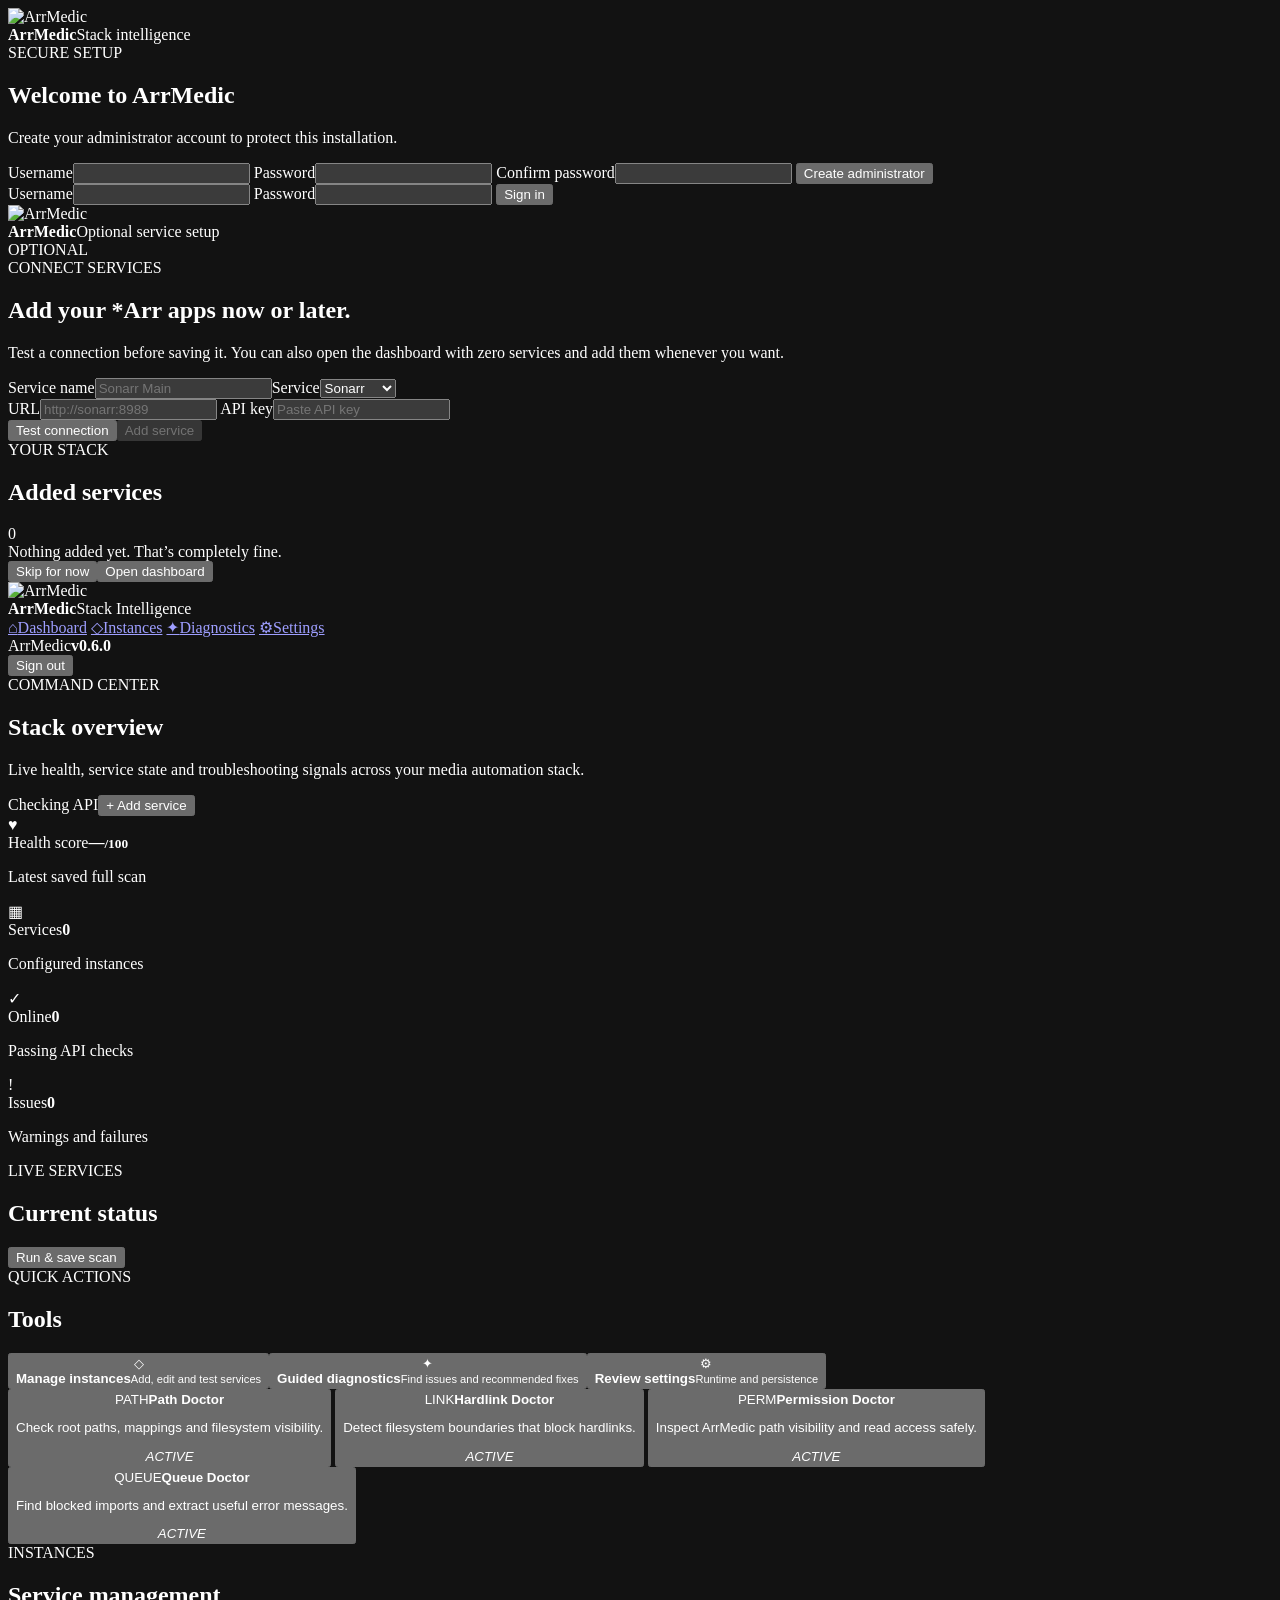
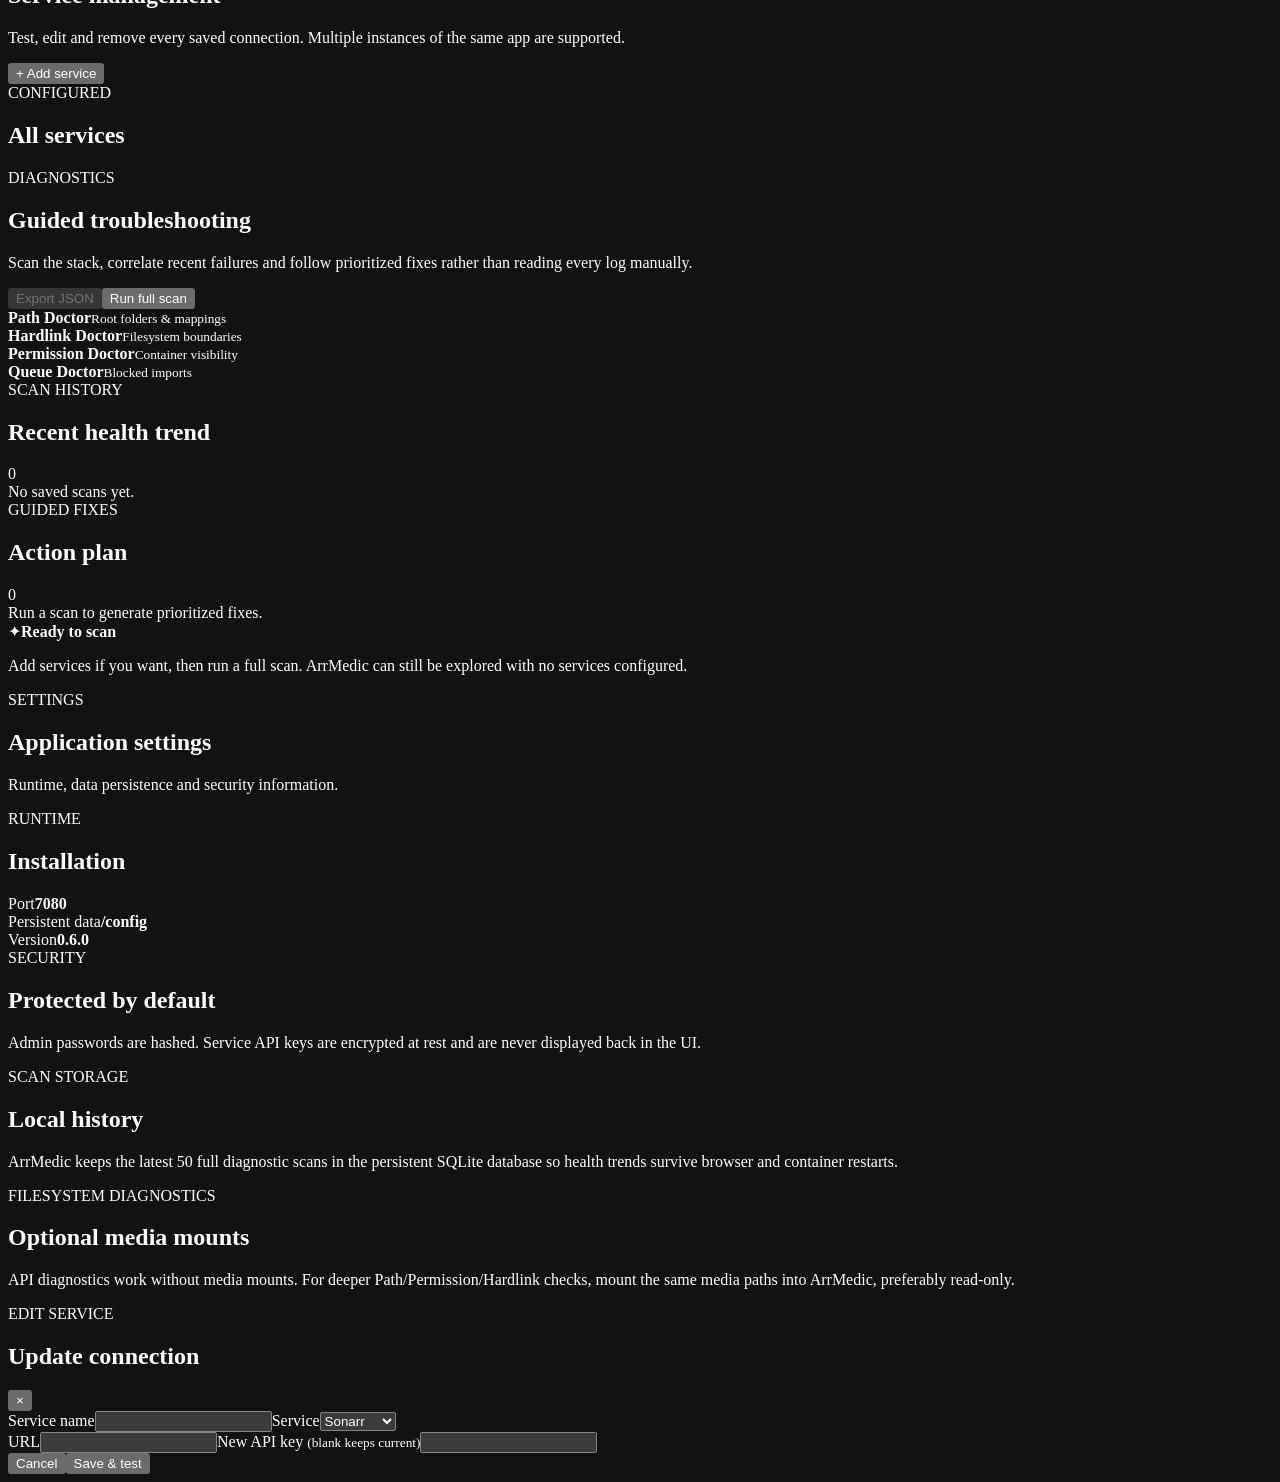
==== commit 5ce9956e: "feat: add guided fixes, scan history and report export UI" ====
--- a/app/static/index.html
+++ b/app/static/index.html
@@ -6,8 +6,8 @@
   <meta name="color-scheme" content="dark" />
   <title>ArrMedic</title>
   <link rel="icon" href="/static/logo.svg" type="image/svg+xml" />
-  <link rel="stylesheet" href="/static/styles.css?v=0.5.0" />
-  <link rel="stylesheet" href="/static/diagnostics.css?v=0.5.0" />
+  <link rel="stylesheet" href="/static/styles.css?v=0.6.0" />
+  <link rel="stylesheet" href="/static/diagnostics.css?v=0.6.0" />
 </head>
 <body>
   <div class="ambient ambient-a"></div><div class="ambient ambient-b"></div>
@@ -66,21 +66,21 @@
         <a class="nav-item" href="#diagnostics" data-route="diagnostics"><span class="nav-icon">✦</span><span>Diagnostics</span></a>
         <a class="nav-item" href="#settings" data-route="settings"><span class="nav-icon">⚙</span><span>Settings</span></a>
       </nav>
-      <div class="side-footer"><div class="build"><span class="pulse"></span><span>ArrMedic</span><strong>v0.5.0</strong></div><button id="logoutButton" class="button ghost full">Sign out</button></div>
+      <div class="side-footer"><div class="build"><span class="pulse"></span><span>ArrMedic</span><strong>v0.6.0</strong></div><button id="logoutButton" class="button ghost full">Sign out</button></div>
     </aside>
 
     <main class="workspace">
       <section id="dashboardView" class="view active-view" data-view="dashboard">
         <header class="topbar"><div><span class="kicker">COMMAND CENTER</span><h1>Stack overview</h1><p>Live health, service state and troubleshooting signals across your media automation stack.</p></div><div class="top-actions"><span id="apiStatus" class="status-chip"><span class="pulse"></span>Checking API</span><button id="addMoreButton" class="button primary">+ Add service</button></div></header>
         <div class="metric-grid">
-          <article class="metric-card"><div class="metric-icon">♥</div><div><span>Health score</span><strong id="healthScore">—<small>/100</small></strong><p>Real diagnostics score</p></div></article>
+          <article class="metric-card"><div class="metric-icon">♥</div><div><span>Health score</span><strong id="healthScore">—<small>/100</small></strong><p>Latest saved full scan</p></div></article>
           <article class="metric-card"><div class="metric-icon">▦</div><div><span>Services</span><strong id="connectedCount">0</strong><p>Configured instances</p></div></article>
           <article class="metric-card"><div class="metric-icon">✓</div><div><span>Online</span><strong id="onlineCount">0</strong><p>Passing API checks</p></div></article>
           <article class="metric-card"><div class="metric-icon danger-icon">!</div><div><span>Issues</span><strong id="criticalCount">0</strong><p>Warnings and failures</p></div></article>
         </div>
         <div class="dashboard-grid">
-          <article class="surface services-panel"><div class="section-head"><div><span class="kicker">LIVE SERVICES</span><h2>Current status</h2></div><button id="refreshAllButton" class="button secondary small">Run health scan</button></div><div id="dashboardServiceList" class="service-table"></div></article>
-          <article class="surface activity-panel"><div class="section-head"><div><span class="kicker">QUICK ACTIONS</span><h2>Tools</h2></div></div><div class="quick-actions"><button class="quick-action" data-go="instances"><span>◇</span><div><strong>Manage instances</strong><small>Add, edit and test services</small></div></button><button class="quick-action" data-go="diagnostics"><span>✦</span><div><strong>Run diagnostics</strong><small>Health, paths, queue and storage</small></div></button><button class="quick-action" data-go="settings"><span>⚙</span><div><strong>Review settings</strong><small>Runtime and persistence</small></div></button></div></article>
+          <article class="surface services-panel"><div class="section-head"><div><span class="kicker">LIVE SERVICES</span><h2>Current status</h2></div><button id="refreshAllButton" class="button secondary small">Run & save scan</button></div><div id="dashboardServiceList" class="service-table"></div></article>
+          <article class="surface activity-panel"><div class="section-head"><div><span class="kicker">QUICK ACTIONS</span><h2>Tools</h2></div></div><div class="quick-actions"><button class="quick-action" data-go="instances"><span>◇</span><div><strong>Manage instances</strong><small>Add, edit and test services</small></div></button><button class="quick-action" data-go="diagnostics"><span>✦</span><div><strong>Guided diagnostics</strong><small>Find issues and recommended fixes</small></div></button><button class="quick-action" data-go="settings"><span>⚙</span><div><strong>Review settings</strong><small>Runtime and persistence</small></div></button></div></article>
         </div>
         <div class="doctor-grid">
           <button class="doctor-card doctor-button" data-doctor="path"><span>PATH</span><strong>Path Doctor</strong><p>Check root paths, mappings and filesystem visibility.</p><em>ACTIVE</em></button>
@@ -96,7 +96,7 @@
       </section>
 
       <section id="diagnosticsView" class="view hidden" data-view="diagnostics">
-        <header class="topbar"><div><span class="kicker">DIAGNOSTICS</span><h1>Troubleshooting center</h1><p>One scan checks API connectivity, application health, storage, queues, download clients, mappings and filesystem visibility.</p></div><button id="runDiagnosticsButton" class="button primary">Run full scan</button></header>
+        <header class="topbar"><div><span class="kicker">DIAGNOSTICS</span><h1>Guided troubleshooting</h1><p>Scan the stack, correlate recent failures and follow prioritized fixes rather than reading every log manually.</p></div><div class="top-actions"><button id="exportDiagnosticsButton" class="button secondary" disabled>Export JSON</button><button id="runDiagnosticsButton" class="button primary">Run full scan</button></div></header>
         <div id="diagnosticSummary" class="diagnostic-summary"></div>
         <div class="doctor-strip">
           <div><span class="doctor-dot path"></span><strong>Path Doctor</strong><small>Root folders & mappings</small></div>
@@ -104,18 +104,22 @@
           <div><span class="doctor-dot perm"></span><strong>Permission Doctor</strong><small>Container visibility</small></div>
           <div><span class="doctor-dot queue"></span><strong>Queue Doctor</strong><small>Blocked imports</small></div>
         </div>
+        <div class="diagnostic-meta-grid">
+          <article class="surface scan-history-card"><div class="section-head"><div><span class="kicker">SCAN HISTORY</span><h2>Recent health trend</h2></div><span id="scanHistoryCount" class="counter">0</span></div><div id="scanHistory" class="scan-history"><div class="empty-mini">No saved scans yet.</div></div></article>
+          <article class="surface fix-summary-card"><div class="section-head"><div><span class="kicker">GUIDED FIXES</span><h2>Action plan</h2></div><span id="fixCount" class="counter">0</span></div><div id="fixSummary" class="fix-summary"><div class="empty-mini">Run a scan to generate prioritized fixes.</div></div></article>
+        </div>
         <div id="diagnosticResults" class="diagnostic-results"><div class="diagnostic-empty surface"><span>✦</span><strong>Ready to scan</strong><p>Add services if you want, then run a full scan. ArrMedic can still be explored with no services configured.</p></div></div>
       </section>
 
       <section id="settingsView" class="view hidden" data-view="settings">
         <header class="topbar"><div><span class="kicker">SETTINGS</span><h1>Application settings</h1><p>Runtime, data persistence and security information.</p></div></header>
-        <div class="settings-grid"><article class="surface"><span class="kicker">RUNTIME</span><h2>Installation</h2><div class="setting-list"><div><span>Port</span><strong>7080</strong></div><div><span>Persistent data</span><strong>/config</strong></div><div><span>Version</span><strong>0.5.0</strong></div></div></article><article class="surface"><span class="kicker">SECURITY</span><h2>Protected by default</h2><p class="subtle">Admin passwords are hashed. Service API keys are encrypted at rest and are never displayed back in the UI.</p></article><article class="surface"><span class="kicker">FILESYSTEM DIAGNOSTICS</span><h2>Optional media mounts</h2><p class="subtle">API diagnostics work without media mounts. To let Path/Permission/Hardlink Doctor inspect filesystem visibility, mount the same media paths into ArrMedic, preferably read-only.</p></article></div>
+        <div class="settings-grid"><article class="surface"><span class="kicker">RUNTIME</span><h2>Installation</h2><div class="setting-list"><div><span>Port</span><strong>7080</strong></div><div><span>Persistent data</span><strong>/config</strong></div><div><span>Version</span><strong>0.6.0</strong></div></div></article><article class="surface"><span class="kicker">SECURITY</span><h2>Protected by default</h2><p class="subtle">Admin passwords are hashed. Service API keys are encrypted at rest and are never displayed back in the UI.</p></article><article class="surface"><span class="kicker">SCAN STORAGE</span><h2>Local history</h2><p class="subtle">ArrMedic keeps the latest 50 full diagnostic scans in the persistent SQLite database so health trends survive browser and container restarts.</p></article><article class="surface"><span class="kicker">FILESYSTEM DIAGNOSTICS</span><h2>Optional media mounts</h2><p class="subtle">API diagnostics work without media mounts. For deeper Path/Permission/Hardlink checks, mount the same media paths into ArrMedic, preferably read-only.</p></article></div>
       </section>
     </main>
   </div>
 
   <div id="editModal" class="modal hidden"><div class="modal-card glass"><div class="section-head"><div><span class="kicker">EDIT SERVICE</span><h2>Update connection</h2></div><button id="closeEditModal" class="close-button">×</button></div><form id="editServiceForm" class="form-stack"><input id="editId" type="hidden" /><div class="two-col"><label><span>Service name</span><input id="editName" required /></label><label><span>Service</span><select id="editKind"><option value="sonarr">Sonarr</option><option value="radarr">Radarr</option><option value="prowlarr">Prowlarr</option><option value="lidarr">Lidarr</option><option value="readarr">Readarr</option><option value="whisparr">Whisparr</option></select></label></div><label><span>URL</span><input id="editUrl" type="url" required /></label><label><span>New API key <small>(blank keeps current)</small></span><input id="editApiKey" type="password" autocomplete="off" /></label><div id="editResult" class="notice hidden"></div><div class="action-row"><button type="button" id="cancelEdit" class="button secondary">Cancel</button><button type="submit" class="button primary">Save & test</button></div></form></div></div>
 
-  <script src="/static/app.js?v=0.5.0" defer></script>
+  <script src="/static/app.js?v=0.6.0" defer></script>
 </body>
 </html>
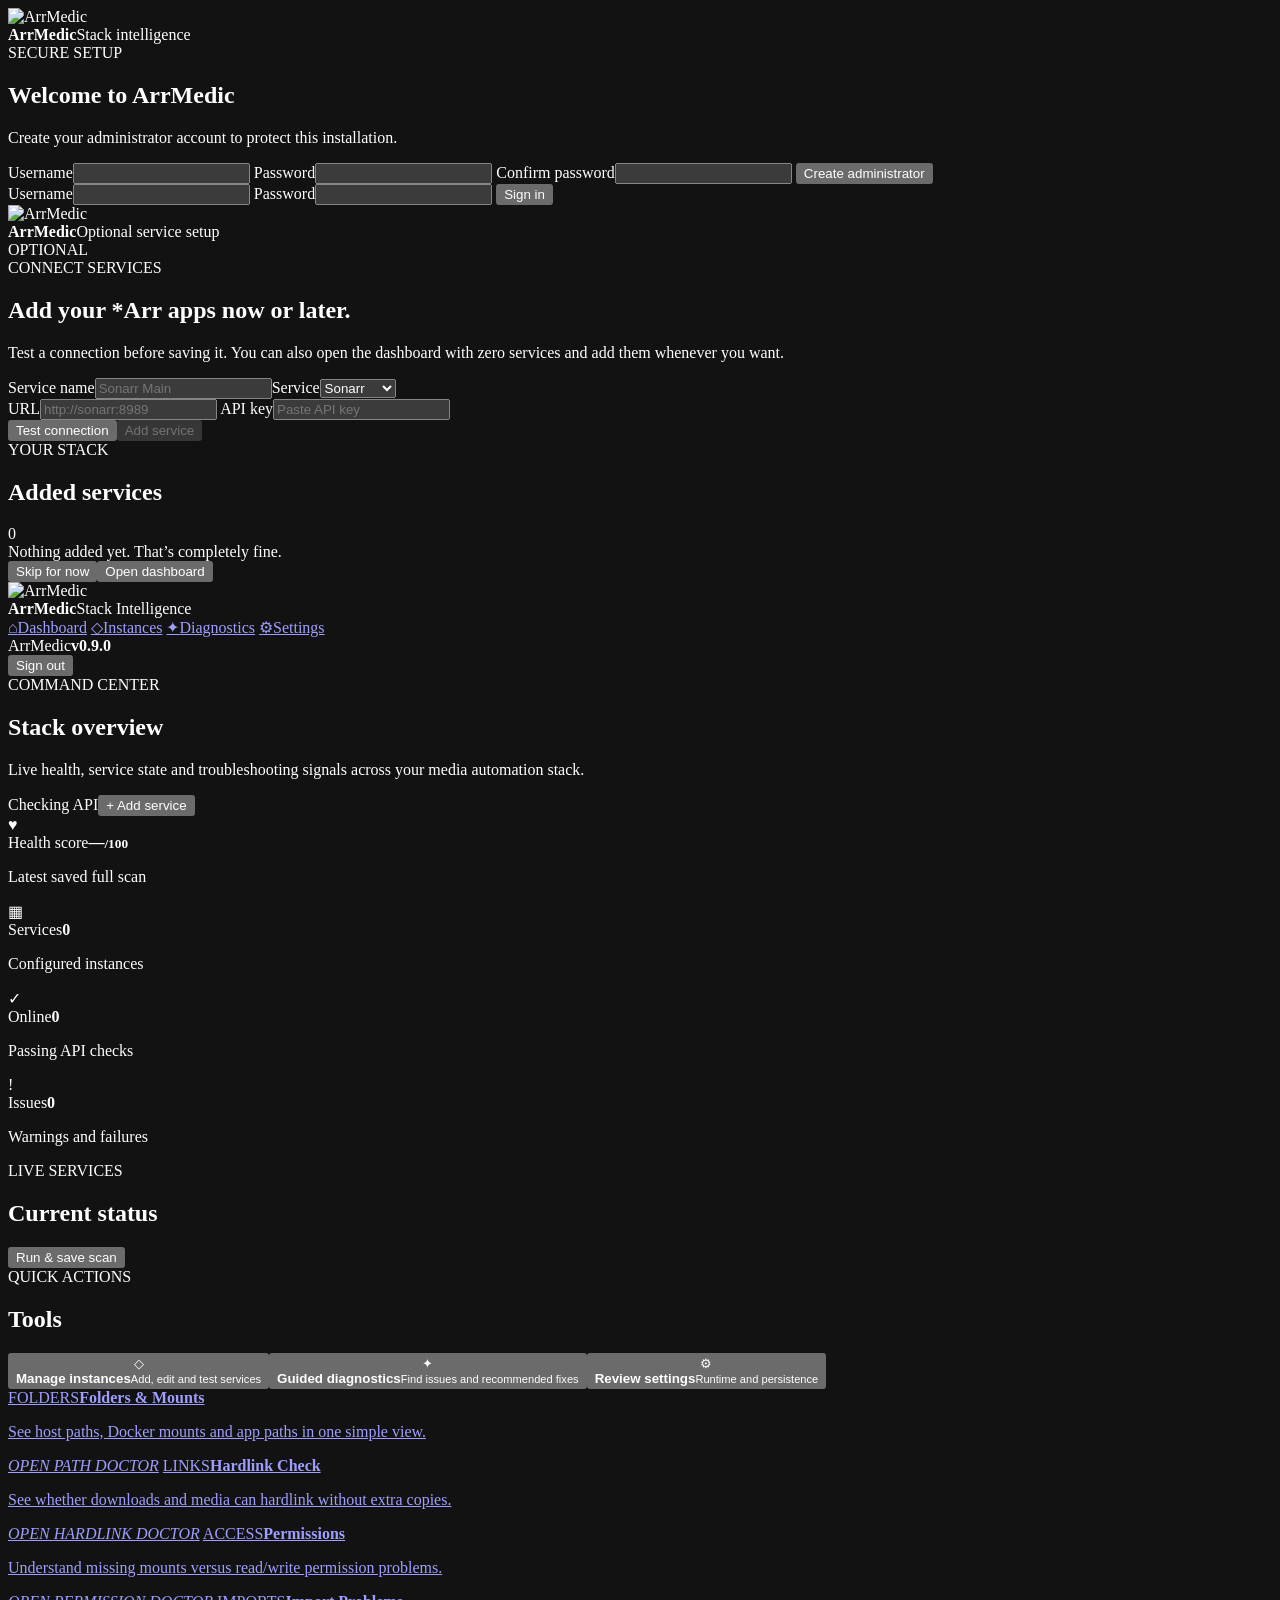
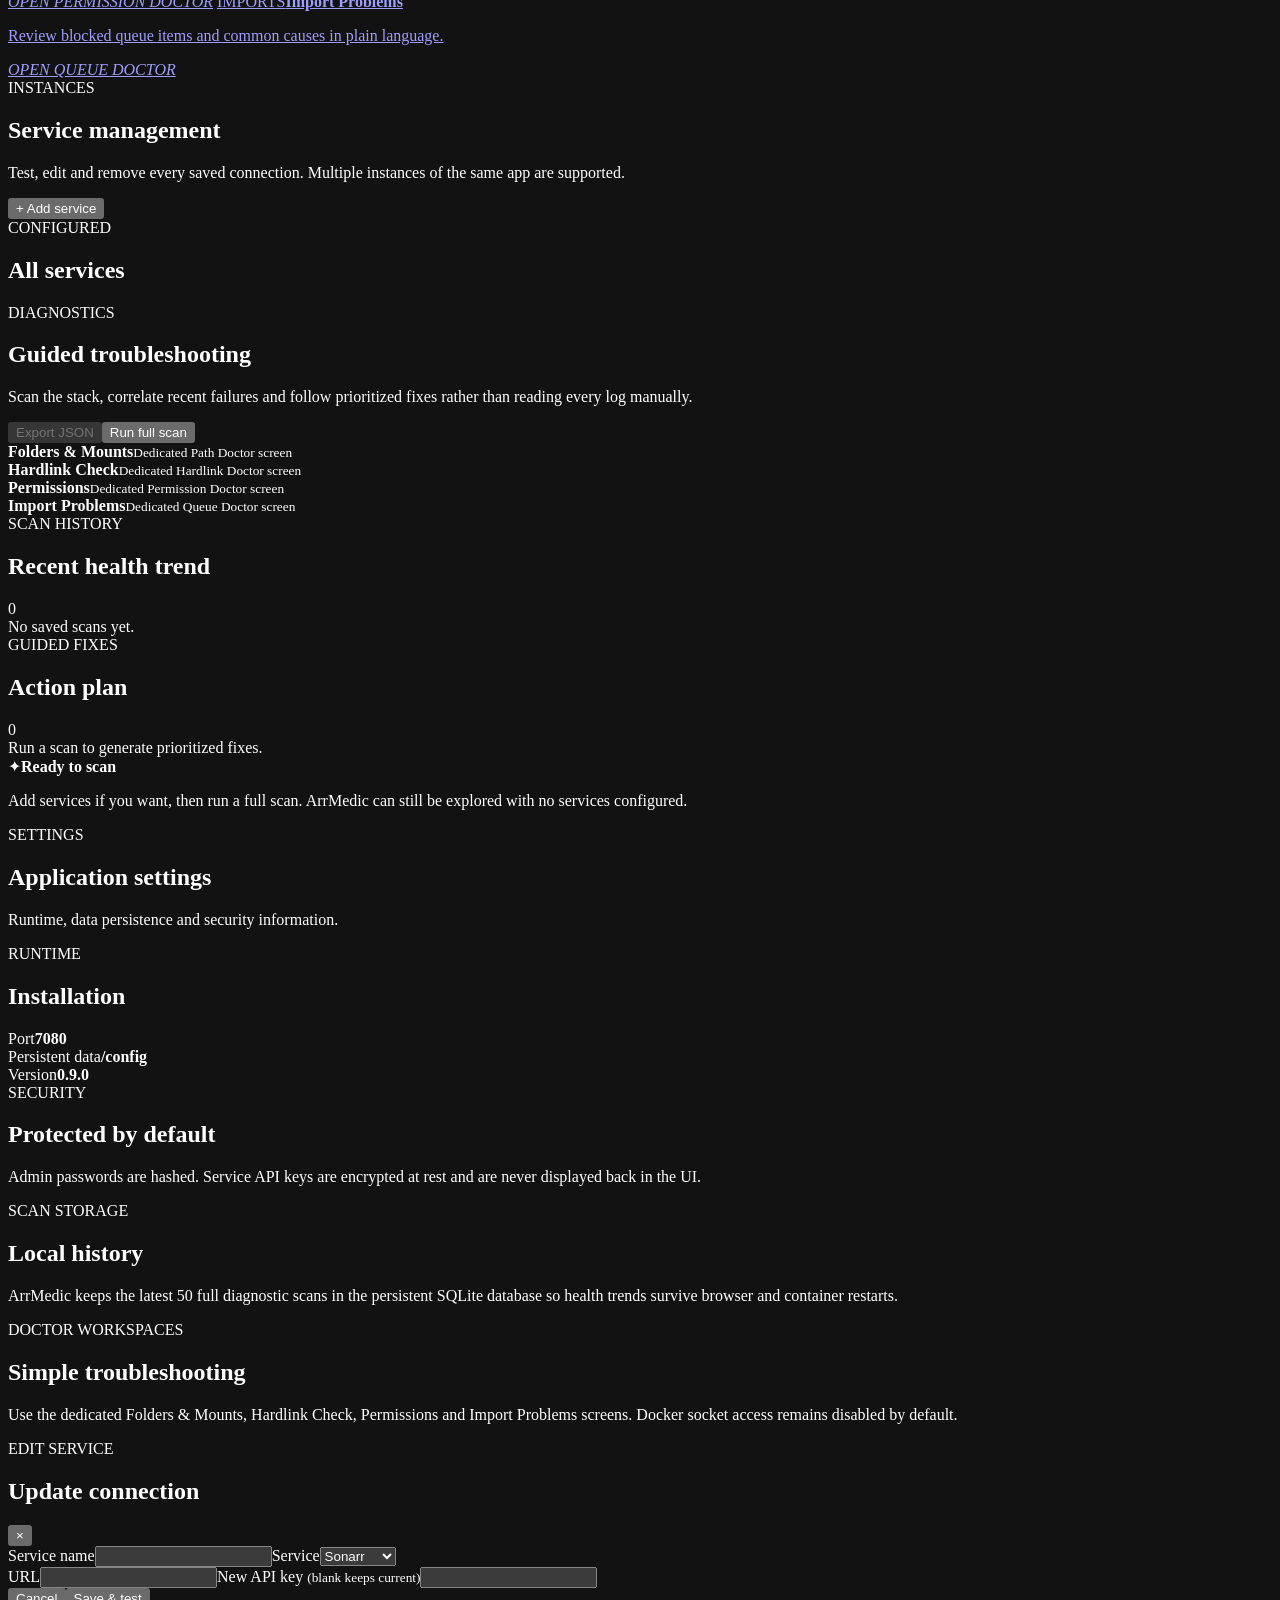
==== commit 0685a9da: "feat: link dashboard doctor cards to dedicated workspaces" ====
--- a/app/static/index.html
+++ b/app/static/index.html
@@ -6,8 +6,9 @@
   <meta name="color-scheme" content="dark" />
   <title>ArrMedic</title>
   <link rel="icon" href="/static/logo.svg" type="image/svg+xml" />
-  <link rel="stylesheet" href="/static/styles.css?v=0.6.0" />
-  <link rel="stylesheet" href="/static/diagnostics.css?v=0.6.0" />
+  <link rel="stylesheet" href="/static/styles.css?v=0.9.0" />
+  <link rel="stylesheet" href="/static/diagnostics.css?v=0.9.0" />
+  <link rel="stylesheet" href="/static/issue-center.css?v=0.9.0" />
 </head>
 <body>
   <div class="ambient ambient-a"></div><div class="ambient ambient-b"></div>
@@ -66,7 +67,7 @@
         <a class="nav-item" href="#diagnostics" data-route="diagnostics"><span class="nav-icon">✦</span><span>Diagnostics</span></a>
         <a class="nav-item" href="#settings" data-route="settings"><span class="nav-icon">⚙</span><span>Settings</span></a>
       </nav>
-      <div class="side-footer"><div class="build"><span class="pulse"></span><span>ArrMedic</span><strong>v0.6.0</strong></div><button id="logoutButton" class="button ghost full">Sign out</button></div>
+      <div class="side-footer"><div class="build"><span class="pulse"></span><span>ArrMedic</span><strong>v0.9.0</strong></div><button id="logoutButton" class="button ghost full">Sign out</button></div>
     </aside>
 
     <main class="workspace">
@@ -83,10 +84,10 @@
           <article class="surface activity-panel"><div class="section-head"><div><span class="kicker">QUICK ACTIONS</span><h2>Tools</h2></div></div><div class="quick-actions"><button class="quick-action" data-go="instances"><span>◇</span><div><strong>Manage instances</strong><small>Add, edit and test services</small></div></button><button class="quick-action" data-go="diagnostics"><span>✦</span><div><strong>Guided diagnostics</strong><small>Find issues and recommended fixes</small></div></button><button class="quick-action" data-go="settings"><span>⚙</span><div><strong>Review settings</strong><small>Runtime and persistence</small></div></button></div></article>
         </div>
         <div class="doctor-grid">
-          <button class="doctor-card doctor-button" data-doctor="path"><span>PATH</span><strong>Path Doctor</strong><p>Check root paths, mappings and filesystem visibility.</p><em>ACTIVE</em></button>
-          <button class="doctor-card doctor-button" data-doctor="hardlink"><span>LINK</span><strong>Hardlink Doctor</strong><p>Detect filesystem boundaries that block hardlinks.</p><em>ACTIVE</em></button>
-          <button class="doctor-card doctor-button" data-doctor="permission"><span>PERM</span><strong>Permission Doctor</strong><p>Inspect ArrMedic path visibility and read access safely.</p><em>ACTIVE</em></button>
-          <button class="doctor-card doctor-button" data-doctor="queue"><span>QUEUE</span><strong>Queue Doctor</strong><p>Find blocked imports and extract useful error messages.</p><em>ACTIVE</em></button>
+          <a class="doctor-card doctor-button" href="/static/path-doctor.html"><span>FOLDERS</span><strong>Folders & Mounts</strong><p>See host paths, Docker mounts and app paths in one simple view.</p><em>OPEN PATH DOCTOR</em></a>
+          <a class="doctor-card doctor-button" href="/static/hardlink-doctor.html"><span>LINKS</span><strong>Hardlink Check</strong><p>See whether downloads and media can hardlink without extra copies.</p><em>OPEN HARDLINK DOCTOR</em></a>
+          <a class="doctor-card doctor-button" href="/static/permission-doctor.html"><span>ACCESS</span><strong>Permissions</strong><p>Understand missing mounts versus read/write permission problems.</p><em>OPEN PERMISSION DOCTOR</em></a>
+          <a class="doctor-card doctor-button" href="/static/queue-doctor.html"><span>IMPORTS</span><strong>Import Problems</strong><p>Review blocked queue items and common causes in plain language.</p><em>OPEN QUEUE DOCTOR</em></a>
         </div>
       </section>
 
@@ -99,10 +100,10 @@
         <header class="topbar"><div><span class="kicker">DIAGNOSTICS</span><h1>Guided troubleshooting</h1><p>Scan the stack, correlate recent failures and follow prioritized fixes rather than reading every log manually.</p></div><div class="top-actions"><button id="exportDiagnosticsButton" class="button secondary" disabled>Export JSON</button><button id="runDiagnosticsButton" class="button primary">Run full scan</button></div></header>
         <div id="diagnosticSummary" class="diagnostic-summary"></div>
         <div class="doctor-strip">
-          <div><span class="doctor-dot path"></span><strong>Path Doctor</strong><small>Root folders & mappings</small></div>
-          <div><span class="doctor-dot link"></span><strong>Hardlink Doctor</strong><small>Filesystem boundaries</small></div>
-          <div><span class="doctor-dot perm"></span><strong>Permission Doctor</strong><small>Container visibility</small></div>
-          <div><span class="doctor-dot queue"></span><strong>Queue Doctor</strong><small>Blocked imports</small></div>
+          <div><span class="doctor-dot path"></span><strong>Folders & Mounts</strong><small>Dedicated Path Doctor screen</small></div>
+          <div><span class="doctor-dot link"></span><strong>Hardlink Check</strong><small>Dedicated Hardlink Doctor screen</small></div>
+          <div><span class="doctor-dot perm"></span><strong>Permissions</strong><small>Dedicated Permission Doctor screen</small></div>
+          <div><span class="doctor-dot queue"></span><strong>Import Problems</strong><small>Dedicated Queue Doctor screen</small></div>
         </div>
         <div class="diagnostic-meta-grid">
           <article class="surface scan-history-card"><div class="section-head"><div><span class="kicker">SCAN HISTORY</span><h2>Recent health trend</h2></div><span id="scanHistoryCount" class="counter">0</span></div><div id="scanHistory" class="scan-history"><div class="empty-mini">No saved scans yet.</div></div></article>
@@ -113,13 +114,14 @@
 
       <section id="settingsView" class="view hidden" data-view="settings">
         <header class="topbar"><div><span class="kicker">SETTINGS</span><h1>Application settings</h1><p>Runtime, data persistence and security information.</p></div></header>
-        <div class="settings-grid"><article class="surface"><span class="kicker">RUNTIME</span><h2>Installation</h2><div class="setting-list"><div><span>Port</span><strong>7080</strong></div><div><span>Persistent data</span><strong>/config</strong></div><div><span>Version</span><strong>0.6.0</strong></div></div></article><article class="surface"><span class="kicker">SECURITY</span><h2>Protected by default</h2><p class="subtle">Admin passwords are hashed. Service API keys are encrypted at rest and are never displayed back in the UI.</p></article><article class="surface"><span class="kicker">SCAN STORAGE</span><h2>Local history</h2><p class="subtle">ArrMedic keeps the latest 50 full diagnostic scans in the persistent SQLite database so health trends survive browser and container restarts.</p></article><article class="surface"><span class="kicker">FILESYSTEM DIAGNOSTICS</span><h2>Optional media mounts</h2><p class="subtle">API diagnostics work without media mounts. For deeper Path/Permission/Hardlink checks, mount the same media paths into ArrMedic, preferably read-only.</p></article></div>
+        <div class="settings-grid"><article class="surface"><span class="kicker">RUNTIME</span><h2>Installation</h2><div class="setting-list"><div><span>Port</span><strong>7080</strong></div><div><span>Persistent data</span><strong>/config</strong></div><div><span>Version</span><strong>0.9.0</strong></div></div></article><article class="surface"><span class="kicker">SECURITY</span><h2>Protected by default</h2><p class="subtle">Admin passwords are hashed. Service API keys are encrypted at rest and are never displayed back in the UI.</p></article><article class="surface"><span class="kicker">SCAN STORAGE</span><h2>Local history</h2><p class="subtle">ArrMedic keeps the latest 50 full diagnostic scans in the persistent SQLite database so health trends survive browser and container restarts.</p></article><article class="surface"><span class="kicker">DOCTOR WORKSPACES</span><h2>Simple troubleshooting</h2><p class="subtle">Use the dedicated Folders & Mounts, Hardlink Check, Permissions and Import Problems screens. Docker socket access remains disabled by default.</p></article></div>
       </section>
     </main>
   </div>
 
   <div id="editModal" class="modal hidden"><div class="modal-card glass"><div class="section-head"><div><span class="kicker">EDIT SERVICE</span><h2>Update connection</h2></div><button id="closeEditModal" class="close-button">×</button></div><form id="editServiceForm" class="form-stack"><input id="editId" type="hidden" /><div class="two-col"><label><span>Service name</span><input id="editName" required /></label><label><span>Service</span><select id="editKind"><option value="sonarr">Sonarr</option><option value="radarr">Radarr</option><option value="prowlarr">Prowlarr</option><option value="lidarr">Lidarr</option><option value="readarr">Readarr</option><option value="whisparr">Whisparr</option></select></label></div><label><span>URL</span><input id="editUrl" type="url" required /></label><label><span>New API key <small>(blank keeps current)</small></span><input id="editApiKey" type="password" autocomplete="off" /></label><div id="editResult" class="notice hidden"></div><div class="action-row"><button type="button" id="cancelEdit" class="button secondary">Cancel</button><button type="submit" class="button primary">Save & test</button></div></form></div></div>
 
-  <script src="/static/app.js?v=0.6.0" defer></script>
+  <script src="/static/app.js?v=0.9.0" defer></script>
+  <script src="/static/issue-center.js?v=0.9.0" defer></script>
 </body>
 </html>
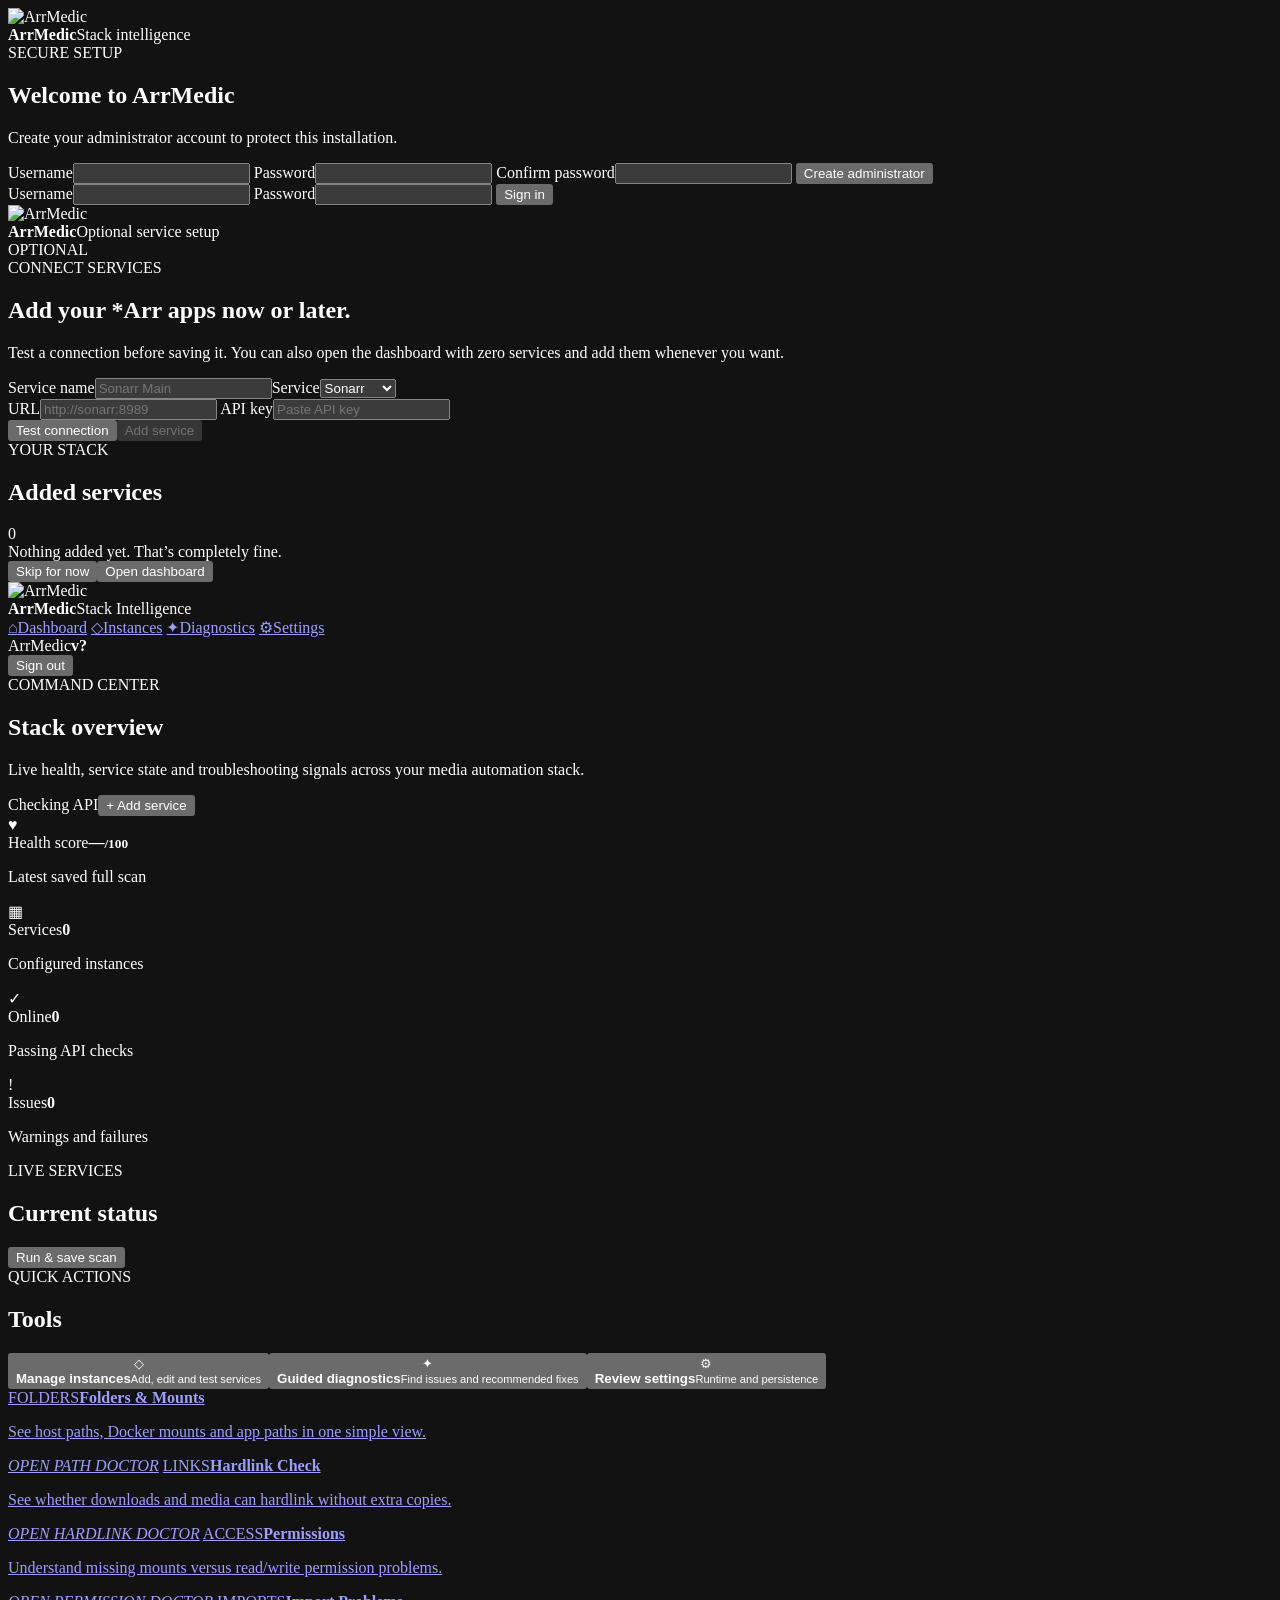
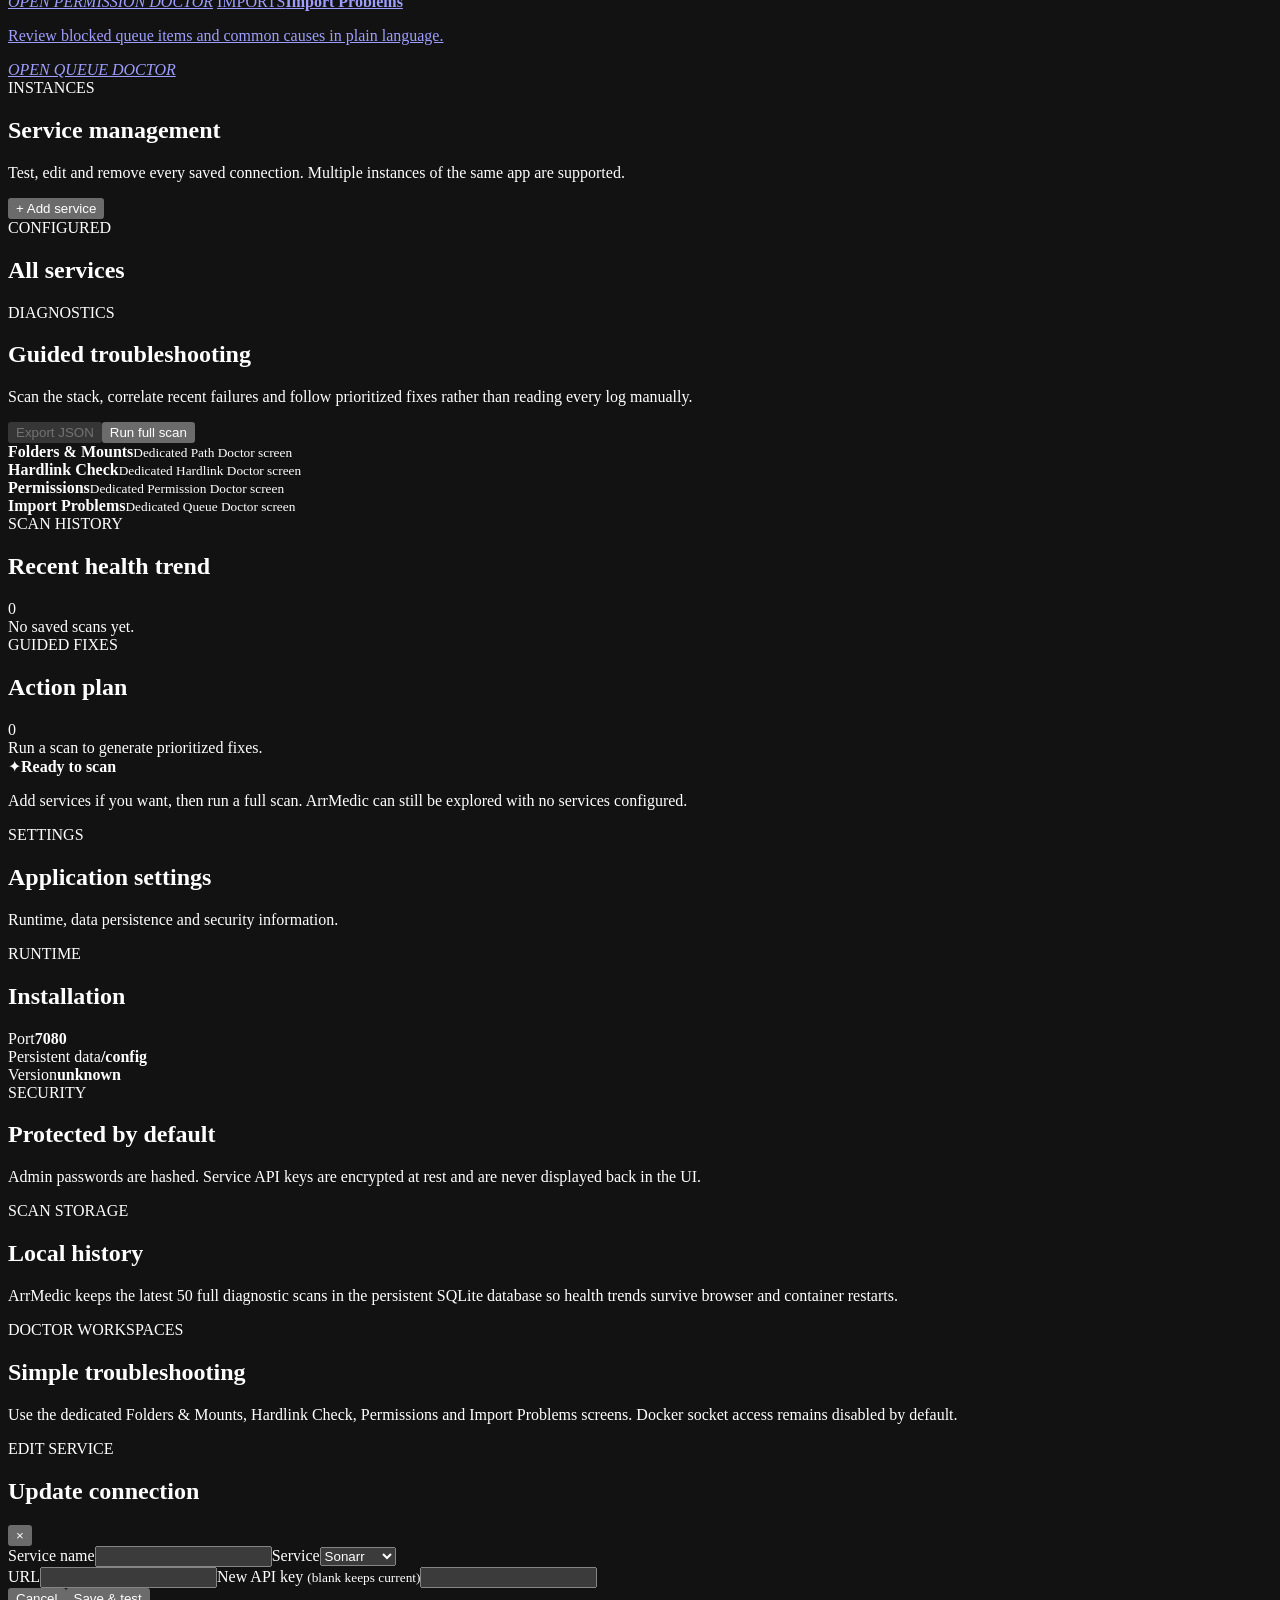
==== commit c2c336eb: "fix: show runtime version in web UI" ====
--- a/app/static/index.html
+++ b/app/static/index.html
@@ -6,9 +6,9 @@
   <meta name="color-scheme" content="dark" />
   <title>ArrMedic</title>
   <link rel="icon" href="/static/logo.svg" type="image/svg+xml" />
-  <link rel="stylesheet" href="/static/styles.css?v=0.9.0" />
-  <link rel="stylesheet" href="/static/diagnostics.css?v=0.9.0" />
-  <link rel="stylesheet" href="/static/issue-center.css?v=0.9.0" />
+  <link rel="stylesheet" href="/static/styles.css?v=0.11.0" />
+  <link rel="stylesheet" href="/static/diagnostics.css?v=0.11.0" />
+  <link rel="stylesheet" href="/static/issue-center.css?v=0.11.0" />
 </head>
 <body>
   <div class="ambient ambient-a"></div><div class="ambient ambient-b"></div>
@@ -67,7 +67,7 @@
         <a class="nav-item" href="#diagnostics" data-route="diagnostics"><span class="nav-icon">✦</span><span>Diagnostics</span></a>
         <a class="nav-item" href="#settings" data-route="settings"><span class="nav-icon">⚙</span><span>Settings</span></a>
       </nav>
-      <div class="side-footer"><div class="build"><span class="pulse"></span><span>ArrMedic</span><strong>v0.9.0</strong></div><button id="logoutButton" class="button ghost full">Sign out</button></div>
+      <div class="side-footer"><div class="build"><span class="pulse"></span><span>ArrMedic</span><strong id="sidebarVersion">v…</strong></div><button id="logoutButton" class="button ghost full">Sign out</button></div>
     </aside>
 
     <main class="workspace">
@@ -114,14 +114,32 @@
 
       <section id="settingsView" class="view hidden" data-view="settings">
         <header class="topbar"><div><span class="kicker">SETTINGS</span><h1>Application settings</h1><p>Runtime, data persistence and security information.</p></div></header>
-        <div class="settings-grid"><article class="surface"><span class="kicker">RUNTIME</span><h2>Installation</h2><div class="setting-list"><div><span>Port</span><strong>7080</strong></div><div><span>Persistent data</span><strong>/config</strong></div><div><span>Version</span><strong>0.9.0</strong></div></div></article><article class="surface"><span class="kicker">SECURITY</span><h2>Protected by default</h2><p class="subtle">Admin passwords are hashed. Service API keys are encrypted at rest and are never displayed back in the UI.</p></article><article class="surface"><span class="kicker">SCAN STORAGE</span><h2>Local history</h2><p class="subtle">ArrMedic keeps the latest 50 full diagnostic scans in the persistent SQLite database so health trends survive browser and container restarts.</p></article><article class="surface"><span class="kicker">DOCTOR WORKSPACES</span><h2>Simple troubleshooting</h2><p class="subtle">Use the dedicated Folders & Mounts, Hardlink Check, Permissions and Import Problems screens. Docker socket access remains disabled by default.</p></article></div>
+        <div class="settings-grid"><article class="surface"><span class="kicker">RUNTIME</span><h2>Installation</h2><div class="setting-list"><div><span>Port</span><strong>7080</strong></div><div><span>Persistent data</span><strong>/config</strong></div><div><span>Version</span><strong id="settingsVersion">…</strong></div></div></article><article class="surface"><span class="kicker">SECURITY</span><h2>Protected by default</h2><p class="subtle">Admin passwords are hashed. Service API keys are encrypted at rest and are never displayed back in the UI.</p></article><article class="surface"><span class="kicker">SCAN STORAGE</span><h2>Local history</h2><p class="subtle">ArrMedic keeps the latest 50 full diagnostic scans in the persistent SQLite database so health trends survive browser and container restarts.</p></article><article class="surface"><span class="kicker">DOCTOR WORKSPACES</span><h2>Simple troubleshooting</h2><p class="subtle">Use the dedicated Folders & Mounts, Hardlink Check, Permissions and Import Problems screens. Docker socket access remains disabled by default.</p></article></div>
       </section>
     </main>
   </div>
 
   <div id="editModal" class="modal hidden"><div class="modal-card glass"><div class="section-head"><div><span class="kicker">EDIT SERVICE</span><h2>Update connection</h2></div><button id="closeEditModal" class="close-button">×</button></div><form id="editServiceForm" class="form-stack"><input id="editId" type="hidden" /><div class="two-col"><label><span>Service name</span><input id="editName" required /></label><label><span>Service</span><select id="editKind"><option value="sonarr">Sonarr</option><option value="radarr">Radarr</option><option value="prowlarr">Prowlarr</option><option value="lidarr">Lidarr</option><option value="readarr">Readarr</option><option value="whisparr">Whisparr</option></select></label></div><label><span>URL</span><input id="editUrl" type="url" required /></label><label><span>New API key <small>(blank keeps current)</small></span><input id="editApiKey" type="password" autocomplete="off" /></label><div id="editResult" class="notice hidden"></div><div class="action-row"><button type="button" id="cancelEdit" class="button secondary">Cancel</button><button type="submit" class="button primary">Save & test</button></div></form></div></div>
 
-  <script src="/static/app.js?v=0.9.0" defer></script>
-  <script src="/static/issue-center.js?v=0.9.0" defer></script>
+  <script src="/static/app.js?v=0.11.0" defer></script>
+  <script src="/static/issue-center.js?v=0.11.0" defer></script>
+  <script>
+    window.addEventListener('DOMContentLoaded', async () => {
+      try {
+        const response = await fetch('/api/health', { cache: 'no-store' });
+        const data = await response.json();
+        const version = String(data.version || 'unknown');
+        const sidebar = document.getElementById('sidebarVersion');
+        const settings = document.getElementById('settingsVersion');
+        if (sidebar) sidebar.textContent = `v${version}`;
+        if (settings) settings.textContent = version;
+      } catch (_) {
+        const sidebar = document.getElementById('sidebarVersion');
+        const settings = document.getElementById('settingsVersion');
+        if (sidebar) sidebar.textContent = 'v?';
+        if (settings) settings.textContent = 'unknown';
+      }
+    });
+  </script>
 </body>
 </html>
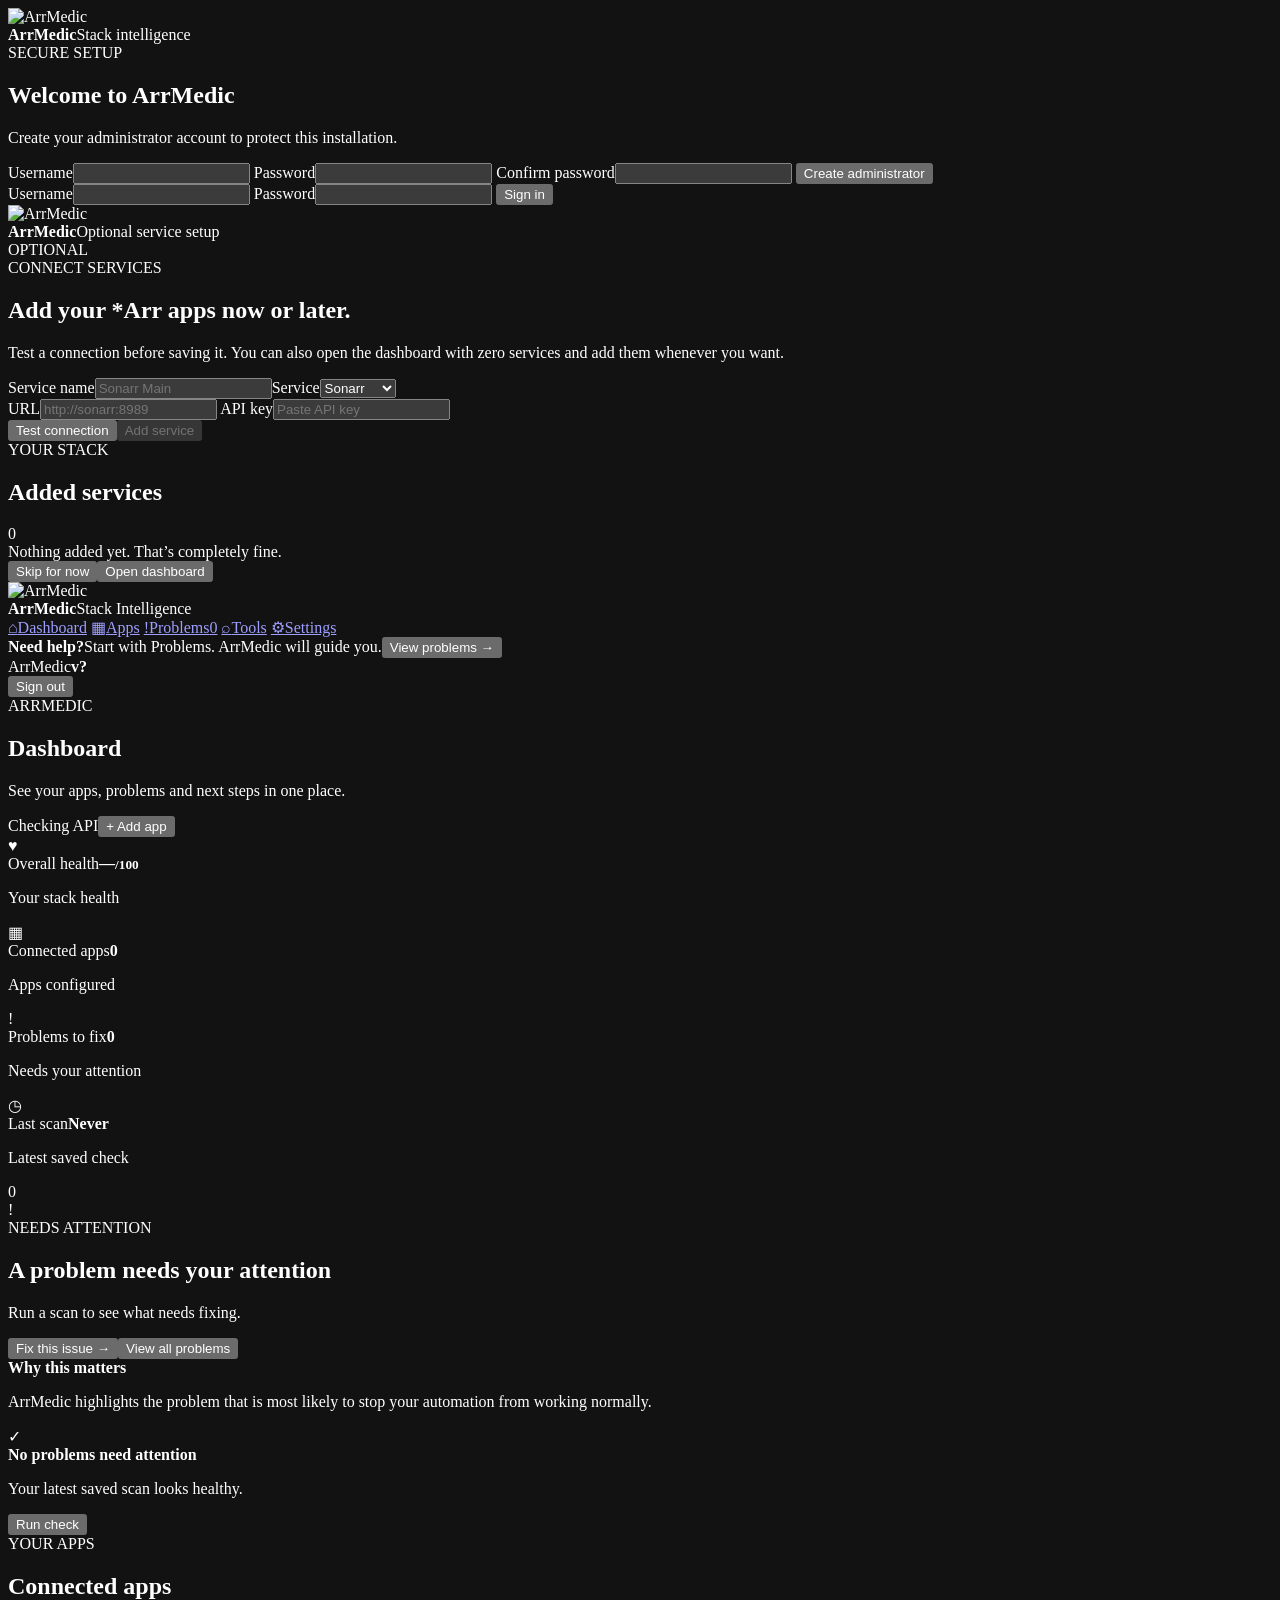
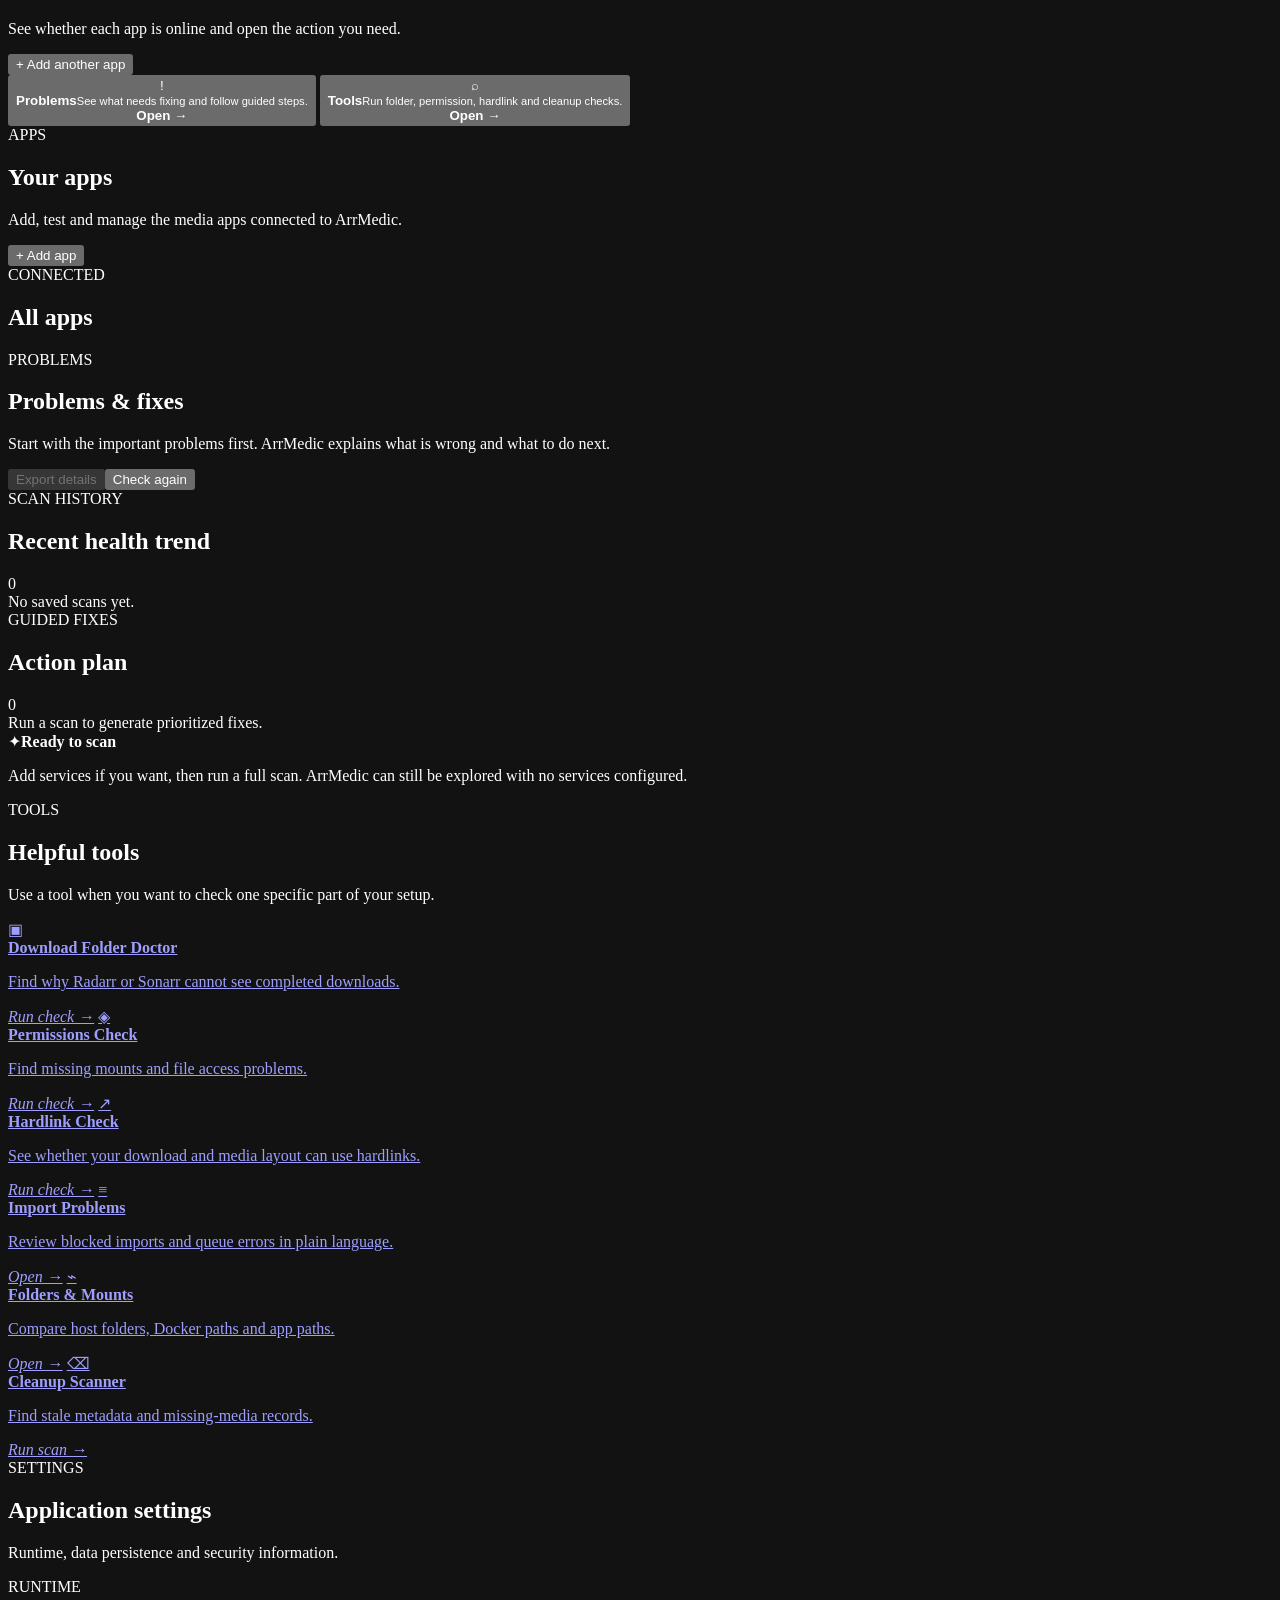
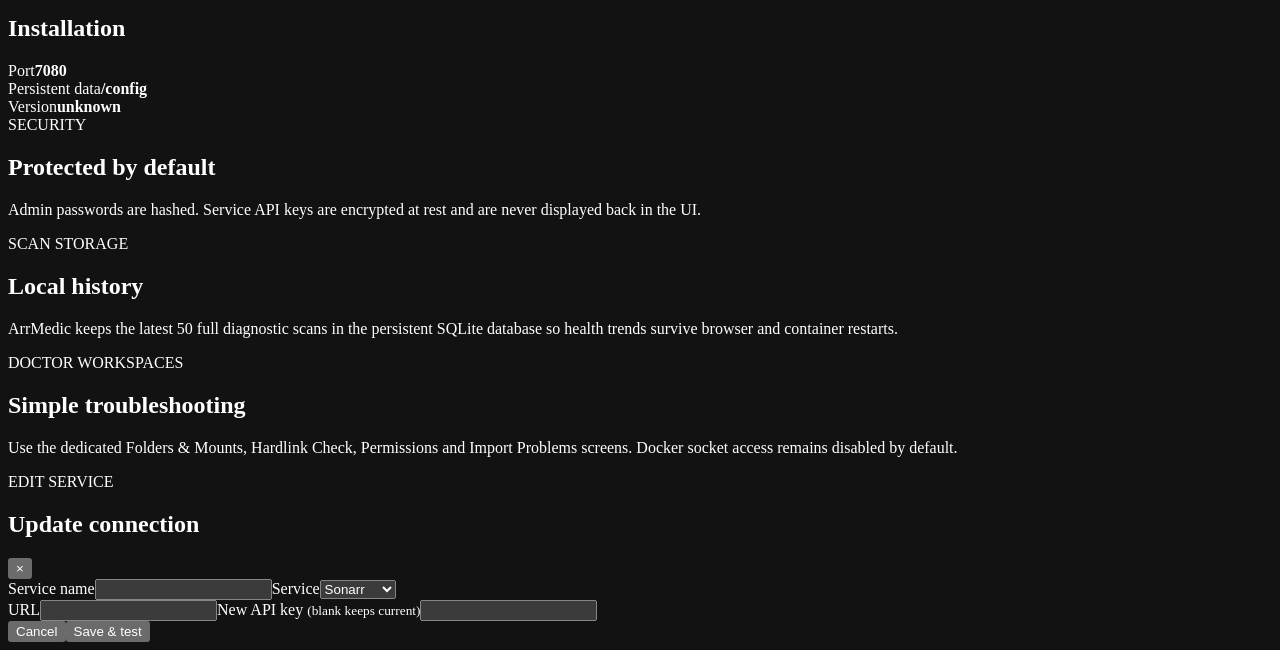
==== commit d6724625: "feat: simplify ArrMedic navigation and dashboard" ====
--- a/app/static/index.html
+++ b/app/static/index.html
@@ -6,9 +6,9 @@
   <meta name="color-scheme" content="dark" />
   <title>ArrMedic</title>
   <link rel="icon" href="/static/logo.svg" type="image/svg+xml" />
-  <link rel="stylesheet" href="/static/styles.css?v=0.11.0" />
-  <link rel="stylesheet" href="/static/diagnostics.css?v=0.11.0" />
-  <link rel="stylesheet" href="/static/issue-center.css?v=0.11.0" />
+  <link rel="stylesheet" href="/static/styles.css?v=0.11.2" />
+  <link rel="stylesheet" href="/static/diagnostics.css?v=0.11.2" />
+  <link rel="stylesheet" href="/static/issue-center.css?v=0.11.2" />
 </head>
 <body>
   <div class="ambient ambient-a"></div><div class="ambient ambient-b"></div>
@@ -63,53 +63,80 @@
       <div class="side-brand"><img src="/static/logo.svg" alt="ArrMedic" /><div><strong>ArrMedic</strong><span>Stack Intelligence</span></div></div>
       <nav id="mainNav" class="nav-list">
         <a class="nav-item active" href="#dashboard" data-route="dashboard"><span class="nav-icon">⌂</span><span>Dashboard</span></a>
-        <a class="nav-item" href="#instances" data-route="instances"><span class="nav-icon">◇</span><span>Instances</span></a>
-        <a class="nav-item" href="#diagnostics" data-route="diagnostics"><span class="nav-icon">✦</span><span>Diagnostics</span></a>
+        <a class="nav-item" href="#apps" data-route="apps"><span class="nav-icon">▦</span><span>Apps</span></a>
+        <a class="nav-item" href="#problems" data-route="problems"><span class="nav-icon">!</span><span>Problems</span><span id="navProblemCount" class="nav-badge hidden">0</span></a>
+        <a class="nav-item" href="#tools" data-route="tools"><span class="nav-icon">⌕</span><span>Tools</span></a>
         <a class="nav-item" href="#settings" data-route="settings"><span class="nav-icon">⚙</span><span>Settings</span></a>
       </nav>
-      <div class="side-footer"><div class="build"><span class="pulse"></span><span>ArrMedic</span><strong id="sidebarVersion">v…</strong></div><button id="logoutButton" class="button ghost full">Sign out</button></div>
+      <div class="side-footer"><div class="sidebar-help"><strong>Need help?</strong><span>Start with Problems. ArrMedic will guide you.</span><button class="button ghost full" data-go="problems">View problems →</button></div><div class="build"><span class="pulse"></span><span>ArrMedic</span><strong id="sidebarVersion">v…</strong></div><button id="logoutButton" class="button ghost full">Sign out</button></div>
     </aside>
 
     <main class="workspace">
       <section id="dashboardView" class="view active-view" data-view="dashboard">
-        <header class="topbar"><div><span class="kicker">COMMAND CENTER</span><h1>Stack overview</h1><p>Live health, service state and troubleshooting signals across your media automation stack.</p></div><div class="top-actions"><span id="apiStatus" class="status-chip"><span class="pulse"></span>Checking API</span><button id="addMoreButton" class="button primary">+ Add service</button></div></header>
-        <div class="metric-grid">
-          <article class="metric-card"><div class="metric-icon">♥</div><div><span>Health score</span><strong id="healthScore">—<small>/100</small></strong><p>Latest saved full scan</p></div></article>
-          <article class="metric-card"><div class="metric-icon">▦</div><div><span>Services</span><strong id="connectedCount">0</strong><p>Configured instances</p></div></article>
-          <article class="metric-card"><div class="metric-icon">✓</div><div><span>Online</span><strong id="onlineCount">0</strong><p>Passing API checks</p></div></article>
-          <article class="metric-card"><div class="metric-icon danger-icon">!</div><div><span>Issues</span><strong id="criticalCount">0</strong><p>Warnings and failures</p></div></article>
+        <header class="topbar friendly-topbar">
+          <div><span class="kicker">ARRMEDIC</span><h1>Dashboard</h1><p>See your apps, problems and next steps in one place.</p></div>
+          <div class="top-actions"><span id="apiStatus" class="status-chip"><span class="pulse"></span>Checking API</span><button id="addMoreButton" class="button primary">+ Add app</button></div>
+        </header>
+
+        <div class="metric-grid simple-metrics">
+          <article class="metric-card"><div class="metric-icon">♥</div><div><span>Overall health</span><strong id="healthScore">—<small>/100</small></strong><p>Your stack health</p></div></article>
+          <article class="metric-card"><div class="metric-icon">▦</div><div><span>Connected apps</span><strong id="connectedCount">0</strong><p>Apps configured</p></div></article>
+          <article class="metric-card problem-metric"><div class="metric-icon danger-icon">!</div><div><span>Problems to fix</span><strong id="criticalCount">0</strong><p>Needs your attention</p></div></article>
+          <article class="metric-card"><div class="metric-icon">◷</div><div><span>Last scan</span><strong id="lastScanTime" class="time-value">Never</strong><p>Latest saved check</p></div></article>
+          <span id="onlineCount" class="hidden">0</span>
         </div>
-        <div class="dashboard-grid">
-          <article class="surface services-panel"><div class="section-head"><div><span class="kicker">LIVE SERVICES</span><h2>Current status</h2></div><button id="refreshAllButton" class="button secondary small">Run & save scan</button></div><div id="dashboardServiceList" class="service-table"></div></article>
-          <article class="surface activity-panel"><div class="section-head"><div><span class="kicker">QUICK ACTIONS</span><h2>Tools</h2></div></div><div class="quick-actions"><button class="quick-action" data-go="instances"><span>◇</span><div><strong>Manage instances</strong><small>Add, edit and test services</small></div></button><button class="quick-action" data-go="diagnostics"><span>✦</span><div><strong>Guided diagnostics</strong><small>Find issues and recommended fixes</small></div></button><button class="quick-action" data-go="settings"><span>⚙</span><div><strong>Review settings</strong><small>Runtime and persistence</small></div></button></div></article>
-        </div>
-        <div class="doctor-grid">
-          <a class="doctor-card doctor-button" href="/static/path-doctor.html"><span>FOLDERS</span><strong>Folders & Mounts</strong><p>See host paths, Docker mounts and app paths in one simple view.</p><em>OPEN PATH DOCTOR</em></a>
-          <a class="doctor-card doctor-button" href="/static/hardlink-doctor.html"><span>LINKS</span><strong>Hardlink Check</strong><p>See whether downloads and media can hardlink without extra copies.</p><em>OPEN HARDLINK DOCTOR</em></a>
-          <a class="doctor-card doctor-button" href="/static/permission-doctor.html"><span>ACCESS</span><strong>Permissions</strong><p>Understand missing mounts versus read/write permission problems.</p><em>OPEN PERMISSION DOCTOR</em></a>
-          <a class="doctor-card doctor-button" href="/static/queue-doctor.html"><span>IMPORTS</span><strong>Import Problems</strong><p>Review blocked queue items and common causes in plain language.</p><em>OPEN QUEUE DOCTOR</em></a>
-        </div>
+
+        <section id="dashboardProblemCard" class="attention-card hidden">
+          <div class="attention-icon">!</div>
+          <div class="attention-main">
+            <span class="attention-label">NEEDS ATTENTION</span>
+            <h2 id="dashboardProblemTitle">A problem needs your attention</h2>
+            <p id="dashboardProblemMessage">Run a scan to see what needs fixing.</p>
+            <div class="attention-actions"><button id="dashboardFixIssue" class="button primary">Fix this issue →</button><button id="dashboardViewProblems" class="button secondary">View all problems</button></div>
+          </div>
+          <div class="attention-why"><strong>Why this matters</strong><p id="dashboardProblemWhy">ArrMedic highlights the problem that is most likely to stop your automation from working normally.</p></div>
+        </section>
+
+        <section id="dashboardHealthyCard" class="healthy-card hidden">
+          <div class="healthy-icon">✓</div><div><strong>No problems need attention</strong><p>Your latest saved scan looks healthy.</p></div><button id="dashboardRunScan" class="button secondary small">Run check</button>
+        </section>
+
+        <article class="surface apps-panel">
+          <div class="section-head"><div><span class="kicker">YOUR APPS</span><h2>Connected apps</h2><p class="section-subtitle">See whether each app is online and open the action you need.</p></div><button id="dashboardAddApp" class="button secondary small">+ Add another app</button></div>
+          <div id="dashboardServiceList" class="service-table dashboard-app-list"></div>
+        </article>
+
+        <section class="dashboard-shortcuts">
+          <button class="shortcut-card" data-go="problems"><span>!</span><div><strong>Problems</strong><small>See what needs fixing and follow guided steps.</small></div><b>Open →</b></button>
+          <button class="shortcut-card" data-go="tools"><span>⌕</span><div><strong>Tools</strong><small>Run folder, permission, hardlink and cleanup checks.</small></div><b>Open →</b></button>
+        </section>
       </section>
 
       <section id="instancesView" class="view hidden" data-view="instances">
-        <header class="topbar"><div><span class="kicker">INSTANCES</span><h1>Service management</h1><p>Test, edit and remove every saved connection. Multiple instances of the same app are supported.</p></div><button id="instancesAddButton" class="button primary">+ Add service</button></header>
-        <article class="surface"><div class="section-head"><div><span class="kicker">CONFIGURED</span><h2>All services</h2></div></div><div id="instanceList" class="service-table"></div></article>
+        <header class="topbar"><div><span class="kicker">APPS</span><h1>Your apps</h1><p>Add, test and manage the media apps connected to ArrMedic.</p></div><button id="instancesAddButton" class="button primary">+ Add app</button></header>
+        <article class="surface"><div class="section-head"><div><span class="kicker">CONNECTED</span><h2>All apps</h2></div></div><div id="instanceList" class="service-table"></div></article>
       </section>
 
       <section id="diagnosticsView" class="view hidden" data-view="diagnostics">
-        <header class="topbar"><div><span class="kicker">DIAGNOSTICS</span><h1>Guided troubleshooting</h1><p>Scan the stack, correlate recent failures and follow prioritized fixes rather than reading every log manually.</p></div><div class="top-actions"><button id="exportDiagnosticsButton" class="button secondary" disabled>Export JSON</button><button id="runDiagnosticsButton" class="button primary">Run full scan</button></div></header>
+        <header class="topbar"><div><span class="kicker">PROBLEMS</span><h1>Problems & fixes</h1><p>Start with the important problems first. ArrMedic explains what is wrong and what to do next.</p></div><div class="top-actions"><button id="exportDiagnosticsButton" class="button secondary" disabled>Export details</button><button id="runDiagnosticsButton" class="button primary">Check again</button></div></header>
         <div id="diagnosticSummary" class="diagnostic-summary"></div>
-        <div class="doctor-strip">
-          <div><span class="doctor-dot path"></span><strong>Folders & Mounts</strong><small>Dedicated Path Doctor screen</small></div>
-          <div><span class="doctor-dot link"></span><strong>Hardlink Check</strong><small>Dedicated Hardlink Doctor screen</small></div>
-          <div><span class="doctor-dot perm"></span><strong>Permissions</strong><small>Dedicated Permission Doctor screen</small></div>
-          <div><span class="doctor-dot queue"></span><strong>Import Problems</strong><small>Dedicated Queue Doctor screen</small></div>
-        </div>
         <div class="diagnostic-meta-grid">
           <article class="surface scan-history-card"><div class="section-head"><div><span class="kicker">SCAN HISTORY</span><h2>Recent health trend</h2></div><span id="scanHistoryCount" class="counter">0</span></div><div id="scanHistory" class="scan-history"><div class="empty-mini">No saved scans yet.</div></div></article>
           <article class="surface fix-summary-card"><div class="section-head"><div><span class="kicker">GUIDED FIXES</span><h2>Action plan</h2></div><span id="fixCount" class="counter">0</span></div><div id="fixSummary" class="fix-summary"><div class="empty-mini">Run a scan to generate prioritized fixes.</div></div></article>
         </div>
         <div id="diagnosticResults" class="diagnostic-results"><div class="diagnostic-empty surface"><span>✦</span><strong>Ready to scan</strong><p>Add services if you want, then run a full scan. ArrMedic can still be explored with no services configured.</p></div></div>
+      </section>
+
+      <section id="toolsView" class="view hidden" data-view="tools">
+        <header class="topbar"><div><span class="kicker">TOOLS</span><h1>Helpful tools</h1><p>Use a tool when you want to check one specific part of your setup.</p></div></header>
+        <div class="tool-grid-simple">
+          <a class="tool-card-simple" href="/static/download-client-doctor.html"><span class="tool-symbol">▣</span><div><strong>Download Folder Doctor</strong><p>Find why Radarr or Sonarr cannot see completed downloads.</p></div><em>Run check →</em></a>
+          <a class="tool-card-simple" href="/static/permission-doctor.html"><span class="tool-symbol">◈</span><div><strong>Permissions Check</strong><p>Find missing mounts and file access problems.</p></div><em>Run check →</em></a>
+          <a class="tool-card-simple" href="/static/hardlink-doctor.html"><span class="tool-symbol">↗</span><div><strong>Hardlink Check</strong><p>See whether your download and media layout can use hardlinks.</p></div><em>Run check →</em></a>
+          <a class="tool-card-simple" href="/static/queue-doctor.html"><span class="tool-symbol">≡</span><div><strong>Import Problems</strong><p>Review blocked imports and queue errors in plain language.</p></div><em>Open →</em></a>
+          <a class="tool-card-simple" href="/static/path-doctor.html"><span class="tool-symbol">⌁</span><div><strong>Folders & Mounts</strong><p>Compare host folders, Docker paths and app paths.</p></div><em>Open →</em></a>
+          <a class="tool-card-simple" href="/static/cleanup.html"><span class="tool-symbol">⌫</span><div><strong>Cleanup Scanner</strong><p>Find stale metadata and missing-media records.</p></div><em>Run scan →</em></a>
+        </div>
       </section>
 
       <section id="settingsView" class="view hidden" data-view="settings">
@@ -121,8 +148,8 @@
 
   <div id="editModal" class="modal hidden"><div class="modal-card glass"><div class="section-head"><div><span class="kicker">EDIT SERVICE</span><h2>Update connection</h2></div><button id="closeEditModal" class="close-button">×</button></div><form id="editServiceForm" class="form-stack"><input id="editId" type="hidden" /><div class="two-col"><label><span>Service name</span><input id="editName" required /></label><label><span>Service</span><select id="editKind"><option value="sonarr">Sonarr</option><option value="radarr">Radarr</option><option value="prowlarr">Prowlarr</option><option value="lidarr">Lidarr</option><option value="readarr">Readarr</option><option value="whisparr">Whisparr</option></select></label></div><label><span>URL</span><input id="editUrl" type="url" required /></label><label><span>New API key <small>(blank keeps current)</small></span><input id="editApiKey" type="password" autocomplete="off" /></label><div id="editResult" class="notice hidden"></div><div class="action-row"><button type="button" id="cancelEdit" class="button secondary">Cancel</button><button type="submit" class="button primary">Save & test</button></div></form></div></div>
 
-  <script src="/static/app.js?v=0.11.0" defer></script>
-  <script src="/static/issue-center.js?v=0.11.0" defer></script>
+  <script src="/static/app.js?v=0.11.2" defer></script>
+  <script src="/static/issue-center.js?v=0.11.2" defer></script>
   <script>
     window.addEventListener('DOMContentLoaded', async () => {
       try {
